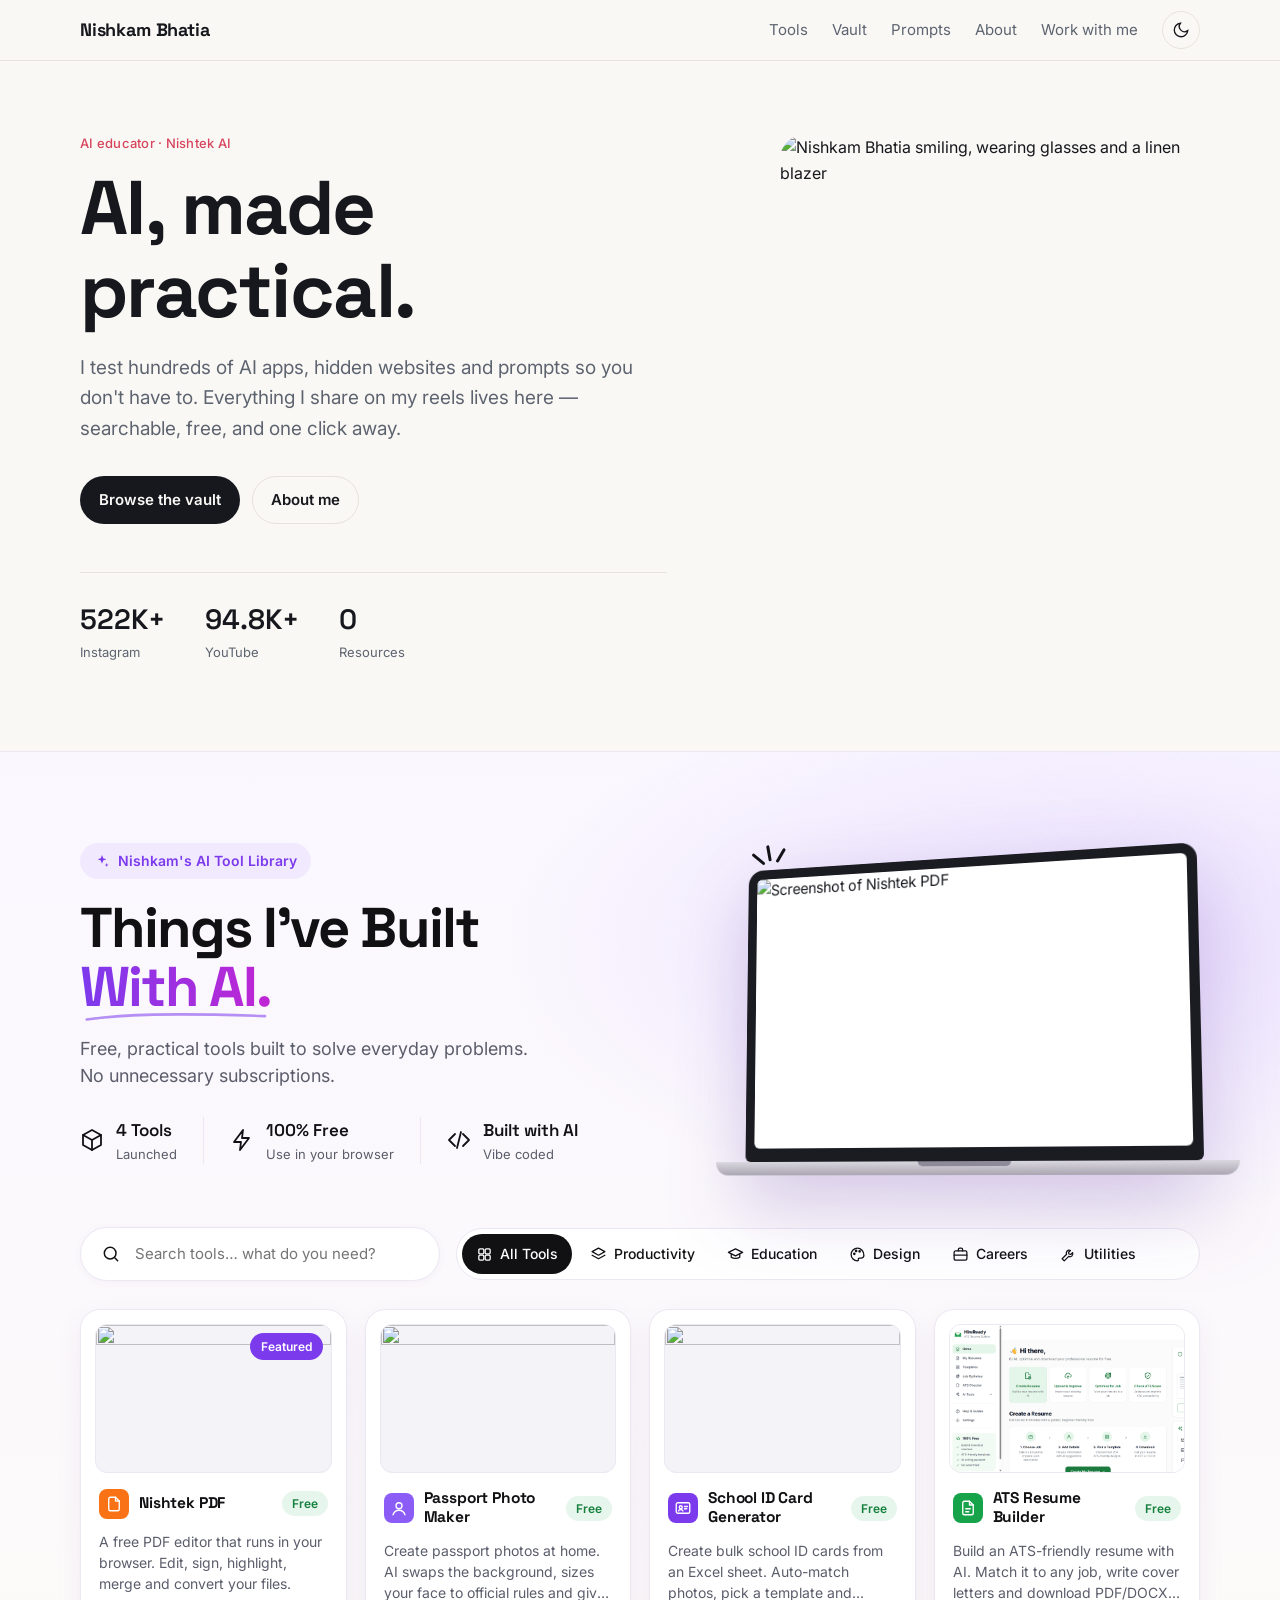
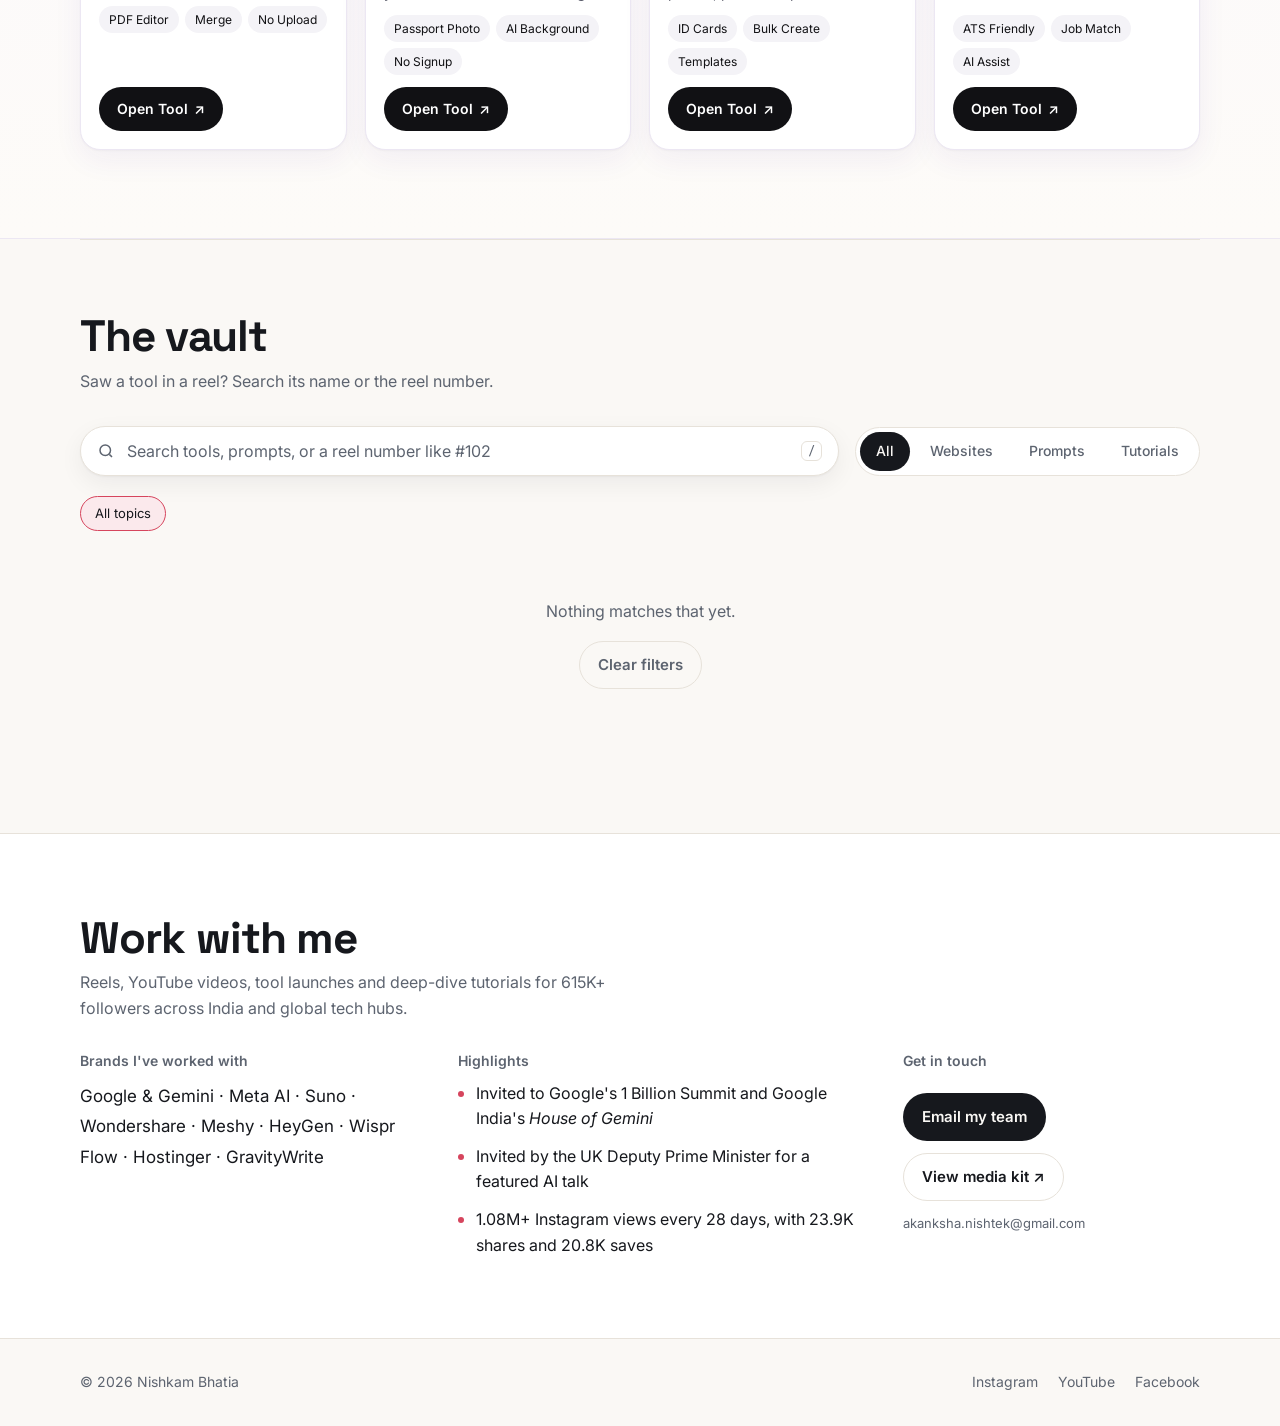
==== index.html @ 837b5a7d "Redesign vibe coded section as Nishkam's AI Tool Library - Own soft-purple lab panel, separated from" ====
<!DOCTYPE html>
<html lang="en">
<head>
<!-- Google tag (gtag.js) -->
<script async src="https://www.googletagmanager.com/gtag/js?id=G-S7WQTK27LE"></script>
<script>
  window.dataLayer = window.dataLayer || [];
  function gtag(){dataLayer.push(arguments);}
  gtag('js', new Date());
  gtag('config', 'G-S7WQTK27LE');
</script>
  <meta charset="UTF-8" />
  <meta name="viewport" content="width=device-width, initial-scale=1" />
  <title>Nishkam Bhatia — AI Tools, Prompts &amp; Websites</title>
  <meta name="description" content="Every AI tool, website and prompt Nishkam Bhatia (@nishkambhatia, Nishtek AI) shares — in one searchable place." />
  <meta property="og:title" content="Nishkam Bhatia — AI Tools, Prompts &amp; Websites" />
  <meta property="og:description" content="Every AI tool, website and prompt from my reels, in one searchable place." />
  <meta property="og:image" content="https://nishtek.in/assets/portrait-light.webp" />
  <meta property="og:url" content="https://nishtek.in/" />
  <meta property="og:type" content="website" />
  <meta property="og:site_name" content="Nishtek AI" />
  <meta name="twitter:card" content="summary_large_image" />
  <meta name="twitter:title" content="Nishkam Bhatia — AI Tools, Prompts &amp; Websites" />
  <meta name="twitter:description" content="Every AI tool, website and prompt from my reels, in one searchable place." />
  <meta name="twitter:image" content="https://nishtek.in/assets/portrait-light.webp" />
  <link rel="canonical" href="https://nishtek.in/" />
  <meta name="theme-color" content="#faf8f5" />
  <link rel="icon" href="data:image/svg+xml,<svg xmlns='http://www.w3.org/2000/svg' viewBox='0 0 64 64'><rect width='64' height='64' rx='16' fill='%2316181d'/><text x='50%' y='54%' text-anchor='middle' dominant-baseline='middle' font-family='Arial' font-weight='700' font-size='26' fill='white'>NB</text></svg>" />
  <link rel="preconnect" href="https://fonts.googleapis.com" />
  <link rel="preconnect" href="https://fonts.gstatic.com" crossorigin />
  <link href="https://fonts.googleapis.com/css2?family=Inter:wght@400;500;600&family=Space+Grotesk:wght@500;600;700&family=JetBrains+Mono:wght@400&display=swap" rel="stylesheet" />
  <script>
    try { var t = localStorage.getItem('nb_theme'); if (t) document.documentElement.dataset.theme = t; } catch (e) {}
  </script>
  <link rel="stylesheet" href="styles.css?v=20261123b" />
</head>
<body>
  <a class="skip" href="#vault">Skip to the vault</a>

  <header class="site-header">
    <div class="wrap header-row">
      <a href="#top" class="brand">Nishkam Bhatia</a>
      <nav class="nav" aria-label="Main">
        <a href="#projects">Tools</a>
        <a href="#vault">Vault</a>
        <a href="#vault" data-jump="prompt">Prompts</a>
        <a href="about/">About</a>
        <a href="#work">Work with me</a>
      </nav>
      <button type="button" id="themeBtn" class="icon-btn" aria-label="Switch light or dark theme">
        <svg class="i-moon" viewBox="0 0 24 24" aria-hidden="true"><path d="M21 12.8A9 9 0 1 1 11.2 3a7 7 0 0 0 9.8 9.8z"/></svg>
        <svg class="i-sun" viewBox="0 0 24 24" aria-hidden="true"><circle cx="12" cy="12" r="4.5"/><path d="M12 2v2M12 20v2M4.9 4.9l1.4 1.4M17.7 17.7l1.4 1.4M2 12h2M20 12h2M4.9 19.1l1.4-1.4M17.7 6.3l1.4-1.4"/></svg>
      </button>
    </div>
  </header>

  <main id="top">
    <!-- Hero -->
    <section class="hero wrap">
      <div class="hero-text">
        <p class="eyebrow">AI educator · Nishtek AI</p>
        <h1>AI, made practical.</h1>
        <p class="lead">
          I test hundreds of AI apps, hidden websites and prompts so you don't have to.
          Everything I share on my reels lives here — searchable, free, and one click away.
        </p>
        <div class="cta-row">
          <a class="btn btn-primary" href="#vault">Browse the vault</a>
          <a class="btn btn-ghost" href="about/">About me</a>
        </div>
        <dl class="stats">
          <div><dt>Instagram</dt><dd>522K+</dd></div>
          <div><dt>YouTube</dt><dd>94.8K+</dd></div>
          <div><dt>Resources</dt><dd id="statTotal">414</dd></div>
        </dl>
      </div>
      <figure class="portrait">
        <img class="p-light" src="assets/portrait-light.webp" alt="Nishkam Bhatia smiling, wearing glasses and a linen blazer" width="560" height="700" />
        <img class="p-dark" src="assets/portrait-dark.webp" alt="Nishkam Bhatia with arms crossed in a black t-shirt" width="560" height="700" />
      </figure>
    </section>

    <!-- Vibe coded projects: Nishkam's AI tool library -->
    <section id="projects" class="lab" aria-labelledby="projectsTitle">
      <div class="wrap">
        <div class="lab-hero">
          <div class="lab-intro">
            <p class="lab-badge"><svg viewBox="0 0 24 24" aria-hidden="true"><path d="M12 3l1.8 4.7L18.5 9.5l-4.7 1.8L12 16l-1.8-4.7L5.5 9.5l4.7-1.8z"/><path d="M19 15l.8 2.2L22 18l-2.2.8L19 21l-.8-2.2L16 18l2.2-.8z"/></svg>Nishkam's AI Tool Library</p>
            <h2 id="projectsTitle">Things I've Built <span class="lab-hl">With AI.<svg viewBox="0 0 200 14" preserveAspectRatio="none" aria-hidden="true"><path d="M3 10c40-6 90-8 194-4"/></svg></span></h2>
            <p class="lab-lead">Free, practical tools built to solve everyday problems. <br>No unnecessary subscriptions.</p>
            <ul class="lab-stats">
              <li><svg viewBox="0 0 24 24" aria-hidden="true"><path d="M12 2l9 5v10l-9 5-9-5V7z"/><path d="M3 7l9 5 9-5M12 12v10"/></svg><span><b><span id="labCount">0</span> Tools</b><small>Launched</small></span></li>
              <li><svg viewBox="0 0 24 24" aria-hidden="true"><path d="M13 2L4 14h7l-1 8 9-12h-7z"/></svg><span><b>100% Free</b><small>Use in your browser</small></span></li>
              <li><svg viewBox="0 0 24 24" aria-hidden="true"><path d="M8 6l-6 6 6 6M16 6l6 6-6 6M14 4l-4 16"/></svg><span><b>Built with AI</b><small>Vibe coded</small></span></li>
            </ul>
          </div>
          <a class="lab-device" id="labDevice" href="#projectList" aria-label="Featured tool">
            <span class="lab-spark" aria-hidden="true"><i></i><i></i><i></i></span>
            <span class="laptop"><span class="laptop-screen"><img id="labShot" alt="" /></span><span class="laptop-base"></span></span>
          </a>
        </div>

        <div class="lab-controls">
          <label class="lab-search">
            <svg viewBox="0 0 24 24" aria-hidden="true"><circle cx="11" cy="11" r="7"/><path d="m20 20-3.5-3.5"/></svg>
            <span class="sr-only">Search my tools</span>
            <input id="labSearch" type="search" placeholder="Search tools… what do you need?" autocomplete="off" />
          </label>
          <div id="labCats" class="lab-cats" role="group" aria-label="Filter tools by category"></div>
        </div>

        <div id="projectList" class="lab-grid"></div>
        <p id="labEmpty" class="lab-empty" hidden>No tool for that yet — <a href="#work">tell me what to build next</a>.</p>
      </div>
    </section>

    <!-- Vault -->
    <section id="vault" class="vault wrap" aria-labelledby="vaultTitle">
      <div class="section-head">
        <h2 id="vaultTitle">The vault</h2>
        <p>Saw a tool in a reel? Search its name or the reel number.</p>
      </div>

      <div class="controls">
        <label class="search">
          <svg viewBox="0 0 24 24" aria-hidden="true"><circle cx="11" cy="11" r="7"/><path d="m20 20-3.5-3.5"/></svg>
          <span class="sr-only">Search the vault</span>
          <input id="search" type="search" placeholder="Search tools, prompts, or a reel number like #102" autocomplete="off" />
          <kbd>/</kbd>
        </label>

        <div class="tabs" role="tablist" aria-label="Resource type">
          <button role="tab" data-tab="all">All</button>
          <button role="tab" data-tab="website">Websites</button>
          <button role="tab" data-tab="prompt">Prompts</button>
          <button role="tab" data-tab="tutorial">Tutorials</button>
        </div>
      </div>

      <div id="chips" class="chips" aria-label="Filter by category"></div>

      <p id="count" class="count" aria-live="polite"></p>
      <div id="grid" class="grid"></div>
      <div id="empty" class="empty" hidden>
        <p>Nothing matches that yet.</p>
        <button type="button" class="btn btn-ghost" id="resetBtn">Clear filters</button>
      </div>
      <div class="more"><button type="button" id="moreBtn" class="btn btn-ghost">Show more</button></div>
    </section>

    <!-- Work with me -->
    <section id="work" class="work" aria-labelledby="workTitle">
      <div class="wrap">
        <div class="section-head">
          <h2 id="workTitle">Work with me</h2>
          <p>Reels, YouTube videos, tool launches and deep-dive tutorials for 615K+ followers across India and global tech hubs.</p>
        </div>

        <div class="work-grid">
          <div class="work-col">
            <h3>Brands I've worked with</h3>
            <p class="brands">Google &amp; Gemini · Meta AI · Suno · Wondershare · Meshy · HeyGen · Wispr Flow · Hostinger · GravityWrite</p>
          </div>
          <div class="work-col">
            <h3>Highlights</h3>
            <ul class="highlights">
              <li>Invited to Google's 1 Billion Summit and Google India's <em>House of Gemini</em></li>
              <li>Invited by the UK Deputy Prime Minister for a featured AI talk</li>
              <li>1.08M+ Instagram views every 28 days, with 23.9K shares and 20.8K saves</li>
            </ul>
          </div>
          <div class="work-col contact">
            <h3>Get in touch</h3>
            <a class="btn btn-primary" href="mailto:akanksha.nishtek@gmail.com?subject=Brand%20collaboration%20%E2%80%94%20Nishkam%20Bhatia">Email my team</a>
            <a class="btn btn-ghost" href="https://nishtek.in/nishkam-media-kit/" target="_blank" rel="noopener">View media kit ↗</a>
            <p class="small">akanksha.nishtek@gmail.com</p>
          </div>
        </div>
      </div>
    </section>
  </main>

  <footer class="footer">
    <div class="wrap footer-row">
      <p>© <span id="year">2026</span> Nishkam Bhatia</p>
      <nav aria-label="Social">
        <a href="https://www.instagram.com/nishkambhatia" target="_blank" rel="noopener">Instagram</a>
        <a href="https://www.youtube.com/@nishtek" target="_blank" rel="noopener">YouTube</a>
        <a href="https://www.facebook.com/nishtekai" target="_blank" rel="noopener">Facebook</a>
      </nav>
    </div>
  </footer>

  <!-- Prompt dialog -->
  <dialog id="promptDialog" class="dialog" aria-labelledby="pdTitle">
    <form method="dialog" class="dialog-inner">
      <header class="dialog-head">
        <div>
          <p id="pdModel" class="eyebrow"></p>
          <h3 id="pdTitle"></h3>
        </div>
        <button class="icon-btn" value="close" aria-label="Close">
          <svg viewBox="0 0 24 24" aria-hidden="true"><path d="M18 6 6 18M6 6l12 12"/></svg>
        </button>
      </header>
      <div class="dialog-body">
        <p id="pdDesc" class="muted"></p>
        <div id="pdVars" class="vars" hidden></div>
        <label for="pdText" class="label">Prompt — edit freely</label>
        <textarea id="pdText" rows="10" spellcheck="false"></textarea>
      </div>
      <footer class="dialog-foot">
        <button class="btn btn-ghost" value="close">Close</button>
        <button type="button" id="pdCopy" class="btn btn-primary">Copy prompt</button>
      </footer>
    </form>
  </dialog>

  <div id="toast" class="toast" role="status" aria-live="polite"></div>

  <script src="assets/vault.js?v=20261123b"></script>
  <script src="assets/projects.js?v=20261123b"></script>
  <script src="app.js?v=20261123b"></script>
</body>
</html>
---- styles.css ----
/* ---------- Tokens ---------- */
:root {
  --bg: #faf8f5;
  --surface: #ffffff;
  --ink: #16181d;
  --muted: #5d6470;
  --line: #e7e2da;
  --accent: #d6455d;          /* rose — echoes the pink portrait */
  --accent-ink: #ffffff;
  --accent-soft: #fbe9ec;
  --code-bg: #16181d;
  --code-ink: #e9edf2;
  --radius: 14px;
  --shadow: 0 1px 2px rgba(22,24,29,.04), 0 8px 24px rgba(22,24,29,.06);
  --display: 'Space Grotesk', system-ui, sans-serif;
  --body: 'Inter', system-ui, -apple-system, sans-serif;
  --mono: 'JetBrains Mono', ui-monospace, monospace;
  color-scheme: light;
}
@media (prefers-color-scheme: dark) {
  :root:not([data-theme="light"]) {
    --bg: #0d0f13; --surface: #15181e; --ink: #eef0f3; --muted: #9aa1ad; --line: #242933;
    --accent: #ff8a4c; --accent-ink: #15181e; --accent-soft: #2a1d16;
    --code-bg: #0a0c0f; --shadow: none; color-scheme: dark;
  }
}
:root[data-theme="dark"] {
  --bg: #0d0f13; --surface: #15181e; --ink: #eef0f3; --muted: #9aa1ad; --line: #242933;
  --accent: #ff8a4c; --accent-ink: #15181e; --accent-soft: #2a1d16;
  --code-bg: #0a0c0f; --shadow: none; color-scheme: dark;
}

/* ---------- Base ---------- */
*, *::before, *::after { box-sizing: border-box; }
html { scroll-behavior: smooth; scroll-padding-top: 72px; }
body {
  margin: 0; background: var(--bg); color: var(--ink);
  font: 400 16px/1.6 var(--body); -webkit-font-smoothing: antialiased;
  overflow-x: hidden;
}
h1, h2, h3 { font-family: var(--display); line-height: 1.1; letter-spacing: -0.02em; margin: 0; }
p { margin: 0; }
a { color: inherit; }
img { max-width: 100%; display: block; }
button { font: inherit; color: inherit; cursor: pointer; }
:focus-visible { outline: 2px solid var(--accent); outline-offset: 2px; border-radius: 6px; }
.wrap { width: min(1120px, 100% - 32px); margin-inline: auto; }
.sr-only { position: absolute; width: 1px; height: 1px; overflow: hidden; clip: rect(0 0 0 0); }
.skip { position: absolute; left: -999px; }
.skip:focus { left: 16px; top: 12px; z-index: 100; background: var(--surface); padding: 8px 12px; border-radius: 8px; }
.muted { color: var(--muted); }
.small { font-size: 13px; color: var(--muted); }
.eyebrow { font-size: 13px; font-weight: 500; color: var(--accent); letter-spacing: .02em; }

/* ---------- Buttons ---------- */
.btn {
  display: inline-flex; align-items: center; justify-content: center; gap: 8px;
  padding: 11px 18px; border-radius: 999px; font-weight: 600; font-size: 15px;
  text-decoration: none; border: 1px solid transparent; transition: transform .15s, background .15s, border-color .15s;
}
.btn:hover { transform: translateY(-1px); }
.btn-primary { background: var(--ink); color: var(--bg); }
.btn-ghost { background: transparent; border-color: var(--line); }
.btn-ghost:hover { border-color: var(--ink); }
.icon-btn {
  width: 38px; height: 38px; display: grid; place-items: center;
  border: 1px solid var(--line); border-radius: 999px; background: transparent;
}
.icon-btn svg { width: 18px; height: 18px; fill: none; stroke: currentColor; stroke-width: 1.8; stroke-linecap: round; }

/* ---------- Header ---------- */
.site-header {
  position: sticky; top: 0; z-index: 20;
  background: color-mix(in srgb, var(--bg) 85%, transparent);
  backdrop-filter: blur(10px); border-bottom: 1px solid var(--line);
}
.header-row { height: 60px; display: flex; align-items: center; gap: 24px; }
.brand { font-family: var(--display); font-weight: 700; font-size: 18px; text-decoration: none; letter-spacing: -0.01em; }
.nav { display: flex; gap: 24px; margin-left: auto; font-size: 15px; }
.nav a { text-decoration: none; color: var(--muted); }
.nav a:hover { color: var(--ink); }
.i-sun { display: none; }
:root[data-theme="dark"] .i-sun { display: block; }
:root[data-theme="dark"] .i-moon { display: none; }
@media (prefers-color-scheme: dark) {
  :root:not([data-theme="light"]) .i-sun { display: block; }
  :root:not([data-theme="light"]) .i-moon { display: none; }
}

/* ---------- Hero ---------- */
.hero {
  display: grid; grid-template-columns: 1.25fr 1fr; gap: 64px; align-items: center;
  padding-block: 72px 88px;
}
.hero h1 { font-size: clamp(44px, 7vw, 76px); margin: 12px 0 20px; }
.lead { font-size: 19px; color: var(--muted); max-width: 32em; }
.cta-row { display: flex; flex-wrap: wrap; gap: 12px; margin-top: 32px; }
.stats { display: flex; gap: 40px; margin: 48px 0 0; padding-top: 24px; border-top: 1px solid var(--line); }
.stats div { display: flex; flex-direction: column-reverse; }
.stats dt { font-size: 13px; color: var(--muted); }
.stats dd { margin: 0; font-family: var(--display); font-weight: 600; font-size: 28px; }
.portrait { margin: 0; justify-self: end; width: 100%; max-width: 420px; }
.portrait img { width: 100%; height: auto; aspect-ratio: 4 / 5; object-fit: cover; object-position: top; border-radius: 24px; }
.p-dark { display: none !important; }
:root[data-theme="dark"] .p-light { display: none !important; }
:root[data-theme="dark"] .p-dark { display: block !important; }
@media (prefers-color-scheme: dark) {
  :root:not([data-theme="light"]) .p-light { display: none !important; }
  :root:not([data-theme="light"]) .p-dark { display: block !important; }
}

/* ---------- Section heads ---------- */
.section-head { margin-bottom: 32px; }
.section-head h2 { font-size: clamp(32px, 4.5vw, 44px); }
.section-head p { color: var(--muted); margin-top: 8px; max-width: 36em; }

/* ---------- Vibe coded projects ---------- */
.projects { padding-block: 72px 88px; border-top: 1px solid var(--line); }
.projects[hidden] { display: none; }
.projects .section-head h2 { margin-top: 6px; }
.project-list { display: grid; grid-template-columns: repeat(2, 1fr); gap: 20px; }
.project {
  display: flex; flex-direction: column; text-decoration: none; overflow: hidden;
  background: var(--surface); border: 1px solid var(--line); border-radius: 20px;
  transition: border-color .15s, transform .15s;
}
.project:hover { border-color: var(--ink); transform: translateY(-2px); }
.project-shot { background: var(--bg); border-bottom: 1px solid var(--line); overflow: hidden; }
.project-shot img { width: 100%; height: auto; aspect-ratio: 16 / 9; object-fit: cover; object-position: top left; transition: transform .4s; }
.project:hover .project-shot img { transform: scale(1.02); }
.project-body { padding: 24px; display: flex; flex-direction: column; gap: 10px; flex: 1; }
.project-meta { display: flex; gap: 12px; font-size: 13px; color: var(--muted); }
.project-meta .reel { font-family: var(--mono); color: var(--accent); }
.project h3 { font-size: 24px; }
.project p { color: var(--muted); }
.tags { list-style: none; margin: 4px 0 0; padding: 0; display: flex; flex-wrap: wrap; gap: 6px; }
.tags li { font-size: 12px; padding: 4px 10px; border-radius: 999px; border: 1px solid var(--line); color: var(--muted); }
.project-cta { align-self: flex-start; margin-top: auto; }
.project.is-featured { grid-column: 1 / -1; display: grid; grid-template-columns: 1.6fr 1fr; }
.project.is-featured .project-shot { border-bottom: 0; border-right: 1px solid var(--line); }
.project.is-featured .project-shot img { height: 100%; aspect-ratio: auto; min-height: 320px; }
.project.is-featured .project-body { padding: 36px; justify-content: center; gap: 14px; }
.project.is-featured h3 { font-size: clamp(28px, 3.4vw, 38px); }
.project.is-featured .project-cta { margin-top: 12px; }

/* ---------- Vault ---------- */
.vault { padding-block: 72px 96px; border-top: 1px solid var(--line); }
.controls { display: flex; gap: 16px; align-items: center; flex-wrap: wrap; }
.search {
  flex: 1 1 360px; display: flex; align-items: center; gap: 10px;
  background: var(--surface); border: 1px solid var(--line); border-radius: 999px;
  padding: 0 16px; height: 50px; box-shadow: var(--shadow);
}
.search:focus-within { border-color: var(--ink); }
.search svg { width: 18px; height: 18px; fill: none; stroke: var(--muted); stroke-width: 2; flex: none; }
.search input { flex: 1; min-width: 0; border: 0; outline: 0; background: transparent; font: inherit; color: var(--ink); }
.search input::placeholder { color: var(--muted); }
.search kbd { font: 12px var(--mono); color: var(--muted); border: 1px solid var(--line); border-radius: 6px; padding: 1px 6px; }
.tabs { display: flex; gap: 4px; padding: 4px; background: var(--surface); border: 1px solid var(--line); border-radius: 999px; }
.tabs button { border: 0; background: transparent; padding: 8px 16px; border-radius: 999px; font-size: 14px; font-weight: 500; color: var(--muted); }
.tabs button[aria-selected="true"] { background: var(--ink); color: var(--bg); }

.chips { display: flex; gap: 8px; overflow-x: auto; padding: 20px 0 4px; scrollbar-width: none; }
.chips::-webkit-scrollbar { display: none; }
.chip {
  flex: none; border: 1px solid var(--line); background: transparent; border-radius: 999px;
  padding: 6px 14px; font-size: 13px; color: var(--muted); white-space: nowrap;
}
.chip:hover { color: var(--ink); border-color: var(--muted); }
.chip[aria-pressed="true"] { background: var(--accent-soft); border-color: var(--accent); color: var(--ink); }
.count { font-size: 14px; color: var(--muted); margin: 16px 0; }

.grid { display: grid; grid-template-columns: repeat(3, 1fr); gap: 16px; }
.card {
  position: relative; display: flex; flex-direction: column; gap: 8px; text-align: left;
  padding: 20px; background: var(--surface); border: 1px solid var(--line); border-radius: var(--radius);
  text-decoration: none; transition: border-color .15s, transform .15s;
}
.card:hover { border-color: var(--ink); transform: translateY(-2px); }
.card-top { display: flex; justify-content: space-between; gap: 8px; font-size: 12px; color: var(--muted); }
.card-top .reel { font-family: var(--mono); color: var(--accent); }
.card h3 { font-size: 18px; font-weight: 600; letter-spacing: -0.01em; }
.card p { font-size: 14px; color: var(--muted); display: -webkit-box; -webkit-line-clamp: 2; -webkit-box-orient: vertical; overflow: hidden; }
.card-foot { margin-top: auto; padding-top: 8px; font-size: 13px; color: var(--muted); display: flex; justify-content: space-between; }
.card-foot .go { color: var(--ink); font-weight: 500; }
.card.is-prompt { font: inherit; color: inherit; }
.card.is-prompt .card-top span:first-child { color: var(--accent); font-weight: 500; }
.empty { text-align: center; padding: 48px 0; color: var(--muted); display: grid; gap: 16px; justify-items: center; }
.empty[hidden] { display: none; }
.more { display: flex; justify-content: center; margin-top: 32px; }
.more[hidden] { display: none; }

/* ---------- Work ---------- */
.work { background: var(--surface); border-block: 1px solid var(--line); padding-block: 80px; }
.work-grid { display: grid; grid-template-columns: 1fr 1.2fr 0.9fr; gap: 48px; }
.work-col h3 { font-size: 14px; font-family: var(--body); font-weight: 600; letter-spacing: 0; color: var(--muted); margin-bottom: 12px; }
.brands { font-size: 17px; line-height: 1.8; }
.highlights { margin: 0; padding: 0; list-style: none; display: grid; gap: 12px; }
.highlights li { padding-left: 18px; position: relative; }
.highlights li::before { content: ""; position: absolute; left: 0; top: .65em; width: 6px; height: 6px; border-radius: 50%; background: var(--accent); }
.contact { display: flex; flex-direction: column; align-items: flex-start; gap: 12px; }

/* ---------- Footer ---------- */
.footer { padding-block: 32px; font-size: 14px; color: var(--muted); }
.footer-row { display: flex; justify-content: space-between; gap: 16px; flex-wrap: wrap; }
.footer nav { display: flex; gap: 20px; }
.footer a { text-decoration: none; }
.footer a:hover { color: var(--ink); }

/* ---------- Dialog ---------- */
.dialog {
  width: min(680px, 100% - 32px); max-height: 88vh; padding: 0; border: 1px solid var(--line);
  border-radius: 20px; background: var(--surface); color: var(--ink);
}
.dialog::backdrop { background: rgba(10, 12, 15, .55); backdrop-filter: blur(3px); }
.dialog-inner { display: flex; flex-direction: column; max-height: 88vh; }
.dialog-head { display: flex; justify-content: space-between; gap: 16px; padding: 20px 24px; border-bottom: 1px solid var(--line); }
.dialog-head h3 { font-size: 22px; margin-top: 4px; }
.dialog-body { padding: 20px 24px; overflow-y: auto; display: grid; gap: 16px; }
.dialog-foot { display: flex; justify-content: flex-end; gap: 10px; padding: 16px 24px; border-top: 1px solid var(--line); }
.vars { display: grid; grid-template-columns: repeat(auto-fit, minmax(200px, 1fr)); gap: 12px; }
.vars[hidden] { display: none; }
.vars label { display: grid; gap: 4px; font-size: 13px; color: var(--muted); }
.vars input, textarea {
  font: inherit; color: var(--ink); background: var(--bg); border: 1px solid var(--line);
  border-radius: 10px; padding: 9px 12px; width: 100%;
}
.label { font-size: 13px; color: var(--muted); margin-bottom: -8px; }
textarea { font: 13px/1.6 var(--mono); background: var(--code-bg); color: var(--code-ink); border-color: transparent; resize: vertical; }

/* ---------- Toast ---------- */
.toast {
  position: fixed; left: 50%; bottom: 24px; transform: translate(-50%, 20px); opacity: 0; pointer-events: none;
  background: var(--ink); color: var(--bg); padding: 10px 18px; border-radius: 999px; font-size: 14px; font-weight: 500;
  transition: opacity .2s, transform .2s; z-index: 200;
}
.toast.show { opacity: 1; transform: translate(-50%, 0); }

/* ---------- Responsive ---------- */
@media (max-width: 900px) {
  .hero { grid-template-columns: 1fr; gap: 40px; padding-block: 40px 64px; }
  .portrait { justify-self: start; max-width: 340px; order: -1; }
  .grid { grid-template-columns: repeat(2, 1fr); }
  .work-grid { grid-template-columns: 1fr; gap: 36px; }
  .project-list { grid-template-columns: 1fr; }
  .project.is-featured { display: flex; }
  .project.is-featured .project-shot { border-right: 0; border-bottom: 1px solid var(--line); }
  .project.is-featured .project-shot img { aspect-ratio: 16 / 9; min-height: 0; }
  .project.is-featured .project-body { padding: 24px; }
}
@media (max-width: 600px) {
  .nav { display: none; }
  #themeBtn { margin-left: auto; }
  .portrait { max-width: 128px; }
  .portrait img { aspect-ratio: 1; border-radius: 50%; object-position: center 15%; }
  .hero { gap: 24px; padding-top: 32px; }
  .lead { font-size: 17px; }
  .stats { gap: 24px; }
  .stats dd { font-size: 22px; }
  .grid { grid-template-columns: 1fr; }
  .tabs { width: 100%; overflow-x: auto; }
  .tabs button { flex: 1; padding: 8px 10px; }
  .search kbd { display: none; }
  .vault { padding-block: 56px 72px; }
  .work { padding-block: 56px; }
}
@media (prefers-reduced-motion: reduce) {
  html { scroll-behavior: auto; }
  * { transition: none !important; }
}

/* ---------- Vibe coded: 3-column tool grid ---------- */
.project-list { grid-template-columns: repeat(3, minmax(0, 1fr)); gap: 20px; }
.project .project-shot img { aspect-ratio: 16 / 10; object-position: top left; }
.project-body { padding: 20px; gap: 8px; }
.project h3 { font-size: 20px; }
.project p { font-size: 15px; display: -webkit-box; -webkit-line-clamp: 3; -webkit-box-orient: vertical; overflow: hidden; }
.project .tags li { font-size: 11px; padding: 3px 9px; }
.project-cta { margin-top: auto; }
@media (max-width: 960px) { .project-list { grid-template-columns: repeat(2, minmax(0, 1fr)); } }
@media (max-width: 600px) { .project-list { grid-template-columns: 1fr; } }

/* ---------- Mobile nav: keep links visible on phones ---------- */
@media (max-width: 600px) {
  html { scroll-padding-top: 108px; }
  .header-row { height: auto; flex-wrap: wrap; row-gap: 4px; padding-block: 10px 6px; }
  .nav { display: flex; order: 3; width: 100%; margin-left: 0; gap: 20px; font-size: 14px;
         overflow-x: auto; white-space: nowrap; scrollbar-width: none; padding-bottom: 4px; }
  .nav::-webkit-scrollbar { display: none; }
  #themeBtn { margin-left: auto; }
}
.nav a[aria-current="page"] { color: var(--ink); font-weight: 600; }

/* ---------- About page ---------- */
.about-sec { padding-block: 64px; border-top: 1px solid var(--line); }
.about-sec .section-head { margin-bottom: 28px; }
.about-sec a:not(.btn) { color: var(--accent); }
.about-split { display: grid; grid-template-columns: 1fr 1.6fr; gap: 48px; align-items: start; }
.timeline { list-style: none; margin: 0; padding: 0 0 0 24px; border-left: 2px solid var(--line); display: grid; gap: 28px; }
.timeline li { position: relative; }
.timeline li::before { content: ""; position: absolute; left: -32px; top: 6px; width: 12px; height: 12px; border-radius: 50%; background: var(--accent); box-shadow: 0 0 0 4px var(--bg); }
.timeline h3 { font-size: 20px; margin-bottom: 6px; }
.timeline p { color: var(--muted); }
.cards3 { display: grid; grid-template-columns: repeat(3, minmax(0, 1fr)); gap: 20px; }
.about-card { background: var(--surface); border: 1px solid var(--line); border-radius: 20px; padding: 24px; display: grid; gap: 8px; align-content: start; }
.about-card h3 { font-size: 20px; }
.about-card p { color: var(--muted); }
.hl-list { list-style: none; margin: 0; padding: 0; display: grid; gap: 12px; max-width: 820px; }
.hl-list li { padding: 14px 18px; background: var(--surface); border: 1px solid var(--line); border-radius: 14px; }
.about-cta { display: flex; justify-content: space-between; align-items: center; gap: 32px; flex-wrap: wrap; }
.about-cta > div:first-child { max-width: 640px; display: grid; gap: 10px; }
@media (max-width: 960px) {
  .about-split { grid-template-columns: 1fr; gap: 8px; }
  .cards3 { grid-template-columns: repeat(2, minmax(0, 1fr)); }
}
@media (max-width: 600px) {
  .cards3 { grid-template-columns: 1fr; }
  .about-sec { padding-block: 48px; }
}

/* =========================================================
   Vibe coded — "Nishkam's AI Tool Library" (its own lab look)
   ========================================================= */
.lab {
  --lab-v: #7c3aed; --lab-v2: #c026d3; --lab-soft: #f1eafe; --lab-ink: #111114;
  --lab-card: #ffffff; --lab-line: #ece7f3; --lab-muted: #5b5d6b; --lab-free: #15803d; --lab-free-bg: #e7f6ec;
  --lab-chip: #f4f3f7; --lab-bg1: #faf7ff; --lab-bg2: #fdfbf8; --lab-blob: #e9defe;
  position: relative; padding-block: 72px 88px; overflow: hidden;
  background: radial-gradient(900px 420px at 85% 18%, var(--lab-blob), transparent 65%), linear-gradient(180deg, var(--lab-bg1), var(--lab-bg2));
  border-block: 1px solid var(--lab-line);
}
.lab[hidden] { display: none; }
@media (prefers-color-scheme: dark) {
  :root:not([data-theme="light"]) .lab {
    --lab-v: #a78bfa; --lab-v2: #e879f9; --lab-soft: #241a3a; --lab-ink: #f3f1f8; --lab-card: #17141f; --lab-line: #2a2436;
    --lab-muted: #a3a0b0; --lab-free: #4ade80; --lab-free-bg: #12301d; --lab-chip: #221d2d; --lab-bg1: #120f1a; --lab-bg2: #0d0f13; --lab-blob: #2a1d4a;
  }
}
:root[data-theme="dark"] .lab {
  --lab-v: #a78bfa; --lab-v2: #e879f9; --lab-soft: #241a3a; --lab-ink: #f3f1f8; --lab-card: #17141f; --lab-line: #2a2436;
  --lab-muted: #a3a0b0; --lab-free: #4ade80; --lab-free-bg: #12301d; --lab-chip: #221d2d; --lab-bg1: #120f1a; --lab-bg2: #0d0f13; --lab-blob: #2a1d4a;
}
.lab svg { fill: none; stroke: currentColor; stroke-width: 1.8; stroke-linecap: round; stroke-linejoin: round; }

/* hero */
.lab-hero { display: grid; grid-template-columns: 1.25fr 1fr; gap: 40px; align-items: center; margin-bottom: 44px; }
.lab-badge { display: inline-flex; align-items: center; gap: 8px; margin: 0 0 20px; padding: 7px 14px; border-radius: 999px;
  background: var(--lab-soft); color: var(--lab-v); font-weight: 600; font-size: 14px; }
.lab-badge svg { width: 16px; height: 16px; fill: currentColor; stroke: none; }
.lab h2 { font-size: clamp(36px, 4.9vw, 56px); color: var(--lab-ink); letter-spacing: -0.035em; line-height: 1.05; }
.lab-hl { position: relative; display: inline-block; white-space: nowrap;
  background: linear-gradient(90deg, var(--lab-v), var(--lab-v2)); -webkit-background-clip: text; background-clip: text; color: transparent; }
.lab-hl svg { position: absolute; left: 2%; bottom: -6px; width: 96%; height: 12px; stroke: var(--lab-v); stroke-width: 3; opacity: .55; }
.lab-lead { margin: 18px 0 0; font-size: 18px; color: var(--lab-muted); line-height: 1.5; }
.lab-stats { list-style: none; margin: 28px 0 0; padding: 0; display: flex; flex-wrap: wrap; gap: 14px 0; }
.lab-stats li { display: flex; align-items: center; gap: 12px; padding: 0 26px; border-left: 1px solid var(--lab-line); color: var(--lab-ink); }
.lab-stats li:first-child { padding-left: 0; border-left: 0; }
.lab-stats li > svg { width: 24px; height: 24px; flex: none; }
.lab-stats b { display: block; font-family: var(--display); font-size: 17px; font-weight: 600; }
.lab-stats small { display: block; font-size: 13px; color: var(--lab-muted); }

/* laptop mockup */
.lab-device { position: relative; display: block; perspective: 1400px; padding: 24px 0 10px; text-decoration: none; }
.laptop { display: block; width: 100%; max-width: 520px; margin-left: auto; transform: rotateY(-16deg) rotateX(6deg) rotateZ(-2deg);
  transform-origin: 70% 60%; transition: transform .5s cubic-bezier(.2,.7,.2,1); filter: drop-shadow(0 30px 40px rgba(76, 29, 149, .22)); }
.lab-device:hover .laptop { transform: rotateY(-8deg) rotateX(3deg) rotateZ(-1deg) translateY(-4px); }
.laptop-screen { display: block; padding: 10px 10px 14px; background: #1b1b22; border-radius: 16px 16px 6px 6px; }
.laptop-screen img { display: block; width: 100%; aspect-ratio: 16 / 10; object-fit: cover; object-position: top left; border-radius: 6px; background: #fff; }
.laptop-base { display: block; height: 14px; margin: 0 -7%; background: linear-gradient(180deg, #d9d7de, #a9a6b2); border-radius: 0 0 14px 14px; position: relative; }
.laptop-base::before { content: ""; position: absolute; left: 50%; top: 0; width: 18%; height: 5px; transform: translateX(-50%); background: #8e8a99; border-radius: 0 0 8px 8px; }
.lab-spark { position: absolute; left: 6%; top: 4%; width: 46px; height: 46px; }
.lab-spark i { position: absolute; left: 50%; top: 50%; width: 3px; height: 16px; border-radius: 3px; background: var(--lab-ink); transform-origin: 50% 160%; }
.lab-spark i:nth-child(1) { transform: translate(-50%, -100%) rotate(-50deg); }
.lab-spark i:nth-child(2) { transform: translate(-50%, -100%) rotate(-10deg); }
.lab-spark i:nth-child(3) { transform: translate(-50%, -100%) rotate(30deg); }

/* search + category pills */
.lab-controls { display: flex; gap: 16px; align-items: center; margin-bottom: 28px; }
.lab-search { flex: 0 1 360px; min-width: 240px; display: flex; align-items: center; gap: 12px; padding: 0 20px; height: 54px;
  background: var(--lab-card); border: 1px solid var(--lab-line); border-radius: 999px; color: var(--lab-muted); box-shadow: 0 2px 10px rgba(76,29,149,.04); }
.lab-search:focus-within { border-color: var(--lab-v); box-shadow: 0 0 0 4px var(--lab-soft); }
.lab-search svg { width: 20px; height: 20px; flex: none; color: var(--lab-ink); }
.lab-search input { flex: 1; min-width: 0; border: 0; outline: 0; background: transparent; font: inherit; font-size: 15px; color: var(--lab-ink); }
.lab-cats { flex: 1; min-width: 0; display: flex; gap: 4px; padding: 5px; background: var(--lab-card); border: 1px solid var(--lab-line); border-radius: 999px;
  overflow-x: auto; scrollbar-width: none; }
.lab-cats::-webkit-scrollbar { display: none; }
.lab-cats button { display: inline-flex; align-items: center; gap: 7px; flex: none; padding: 9px 14px; border: 0; border-radius: 999px;
  background: transparent; color: var(--lab-ink); font: inherit; font-size: 14px; font-weight: 500; cursor: pointer; transition: background .15s, color .15s; }
.lab-cats button svg { width: 17px; height: 17px; }
.lab-cats button:hover { background: var(--lab-chip); }
.lab-cats button[aria-pressed="true"] { background: var(--lab-ink); color: var(--lab-card); }
.lab-cats button:focus-visible, .tool-cta:focus-visible, .lab-device:focus-visible { outline: 3px solid var(--lab-v); outline-offset: 2px; }

/* tool cards */
.lab-grid { display: grid; grid-template-columns: repeat(4, minmax(0, 1fr)); gap: 18px; }
.tool { display: flex; flex-direction: column; gap: 12px; padding: 14px 14px 18px; background: var(--lab-card); border: 1px solid var(--lab-line);
  border-radius: 20px; box-shadow: 0 1px 2px rgba(17,17,20,.03), 0 10px 30px rgba(76,29,149,.06); transition: transform .2s, box-shadow .2s, border-color .2s; }
.tool:hover { transform: translateY(-3px); border-color: color-mix(in srgb, var(--lab-v) 35%, var(--lab-line)); box-shadow: 0 16px 40px rgba(76,29,149,.13); }
.tool-shot { position: relative; display: block; border-radius: 12px; overflow: hidden; border: 1px solid var(--lab-line); background: var(--lab-chip); }
.tool-shot img { display: block; width: 100%; aspect-ratio: 16 / 10; object-fit: cover; object-position: top left; transition: transform .4s; }
.tool:hover .tool-shot img { transform: scale(1.03); }
.tool-feat { position: absolute; top: 8px; right: 8px; padding: 4px 11px; border-radius: 999px; background: var(--lab-v); color: #fff; font-size: 12px; font-weight: 600; }
.tool-head { display: flex; align-items: center; gap: 10px; padding: 4px 4px 0; }
.tool-icon { width: 30px; height: 30px; flex: none; display: grid; place-items: center; border-radius: 8px; background: var(--c); color: #fff; }
.tool-icon svg { width: 18px; height: 18px; }
.tool h3 { flex: 1; min-width: 0; font-size: 15.5px; color: var(--lab-ink); letter-spacing: -0.01em; line-height: 1.25; }
.tool-free { flex: none; padding: 3px 10px; border-radius: 999px; background: var(--lab-free-bg); color: var(--lab-free); font-size: 12px; font-weight: 600; }
.tool p { margin: 0; padding: 0 4px; font-size: 14px; line-height: 1.5; color: var(--lab-muted);
  display: -webkit-box; -webkit-line-clamp: 3; -webkit-box-orient: vertical; overflow: hidden; }
.tool-chips { list-style: none; margin: 0; padding: 0 4px; display: flex; flex-wrap: wrap; gap: 6px; }
.tool-chips li { padding: 4px 10px; border-radius: 999px; background: var(--lab-chip); color: var(--lab-ink); font-size: 12px; }
.tool-cta { align-self: flex-start; margin: auto 4px 0; display: inline-flex; align-items: center; gap: 6px; padding: 11px 18px; border-radius: 999px;
  background: var(--lab-ink); color: var(--lab-card); font-weight: 600; font-size: 14px; text-decoration: none; transition: transform .15s, background .15s; }
.tool-cta:hover { transform: translateY(-1px); background: var(--lab-v); color: #fff; }
.lab-empty { margin: 8px 0 0; padding: 32px; text-align: center; color: var(--lab-muted); background: var(--lab-card); border: 1px dashed var(--lab-line); border-radius: 20px; }
.lab-empty a { color: var(--lab-v); }

@media (max-width: 1080px) { .lab-grid { grid-template-columns: repeat(2, minmax(0, 1fr)); } }
@media (max-width: 900px) {
  .lab-hero { grid-template-columns: 1fr; gap: 28px; }
  .laptop { margin: 0 auto; max-width: 440px; }
  .lab-controls { flex-direction: column; align-items: stretch; }
  .lab-search { max-width: none; flex: none; min-width: 0; }
}
@media (max-width: 600px) {
  .lab { padding-block: 52px 60px; }
  .lab-grid { grid-template-columns: 1fr; }
  .lab-lead { font-size: 16px; }
  .lab-lead br { display: none; }
  .lab-stats { display: grid; grid-template-columns: repeat(3, minmax(0, 1fr)); }
  .lab-stats li { padding: 0 10px; gap: 6px; flex-direction: column; align-items: flex-start; }
  .lab-stats li > svg { width: 20px; height: 20px; }
  .lab-stats b { font-size: 15px; }
  .lab-stats small { font-size: 12px; }
  .lab-spark { display: none; }
}
@media (prefers-reduced-motion: reduce) { .laptop, .lab-device:hover .laptop { transform: none; } }
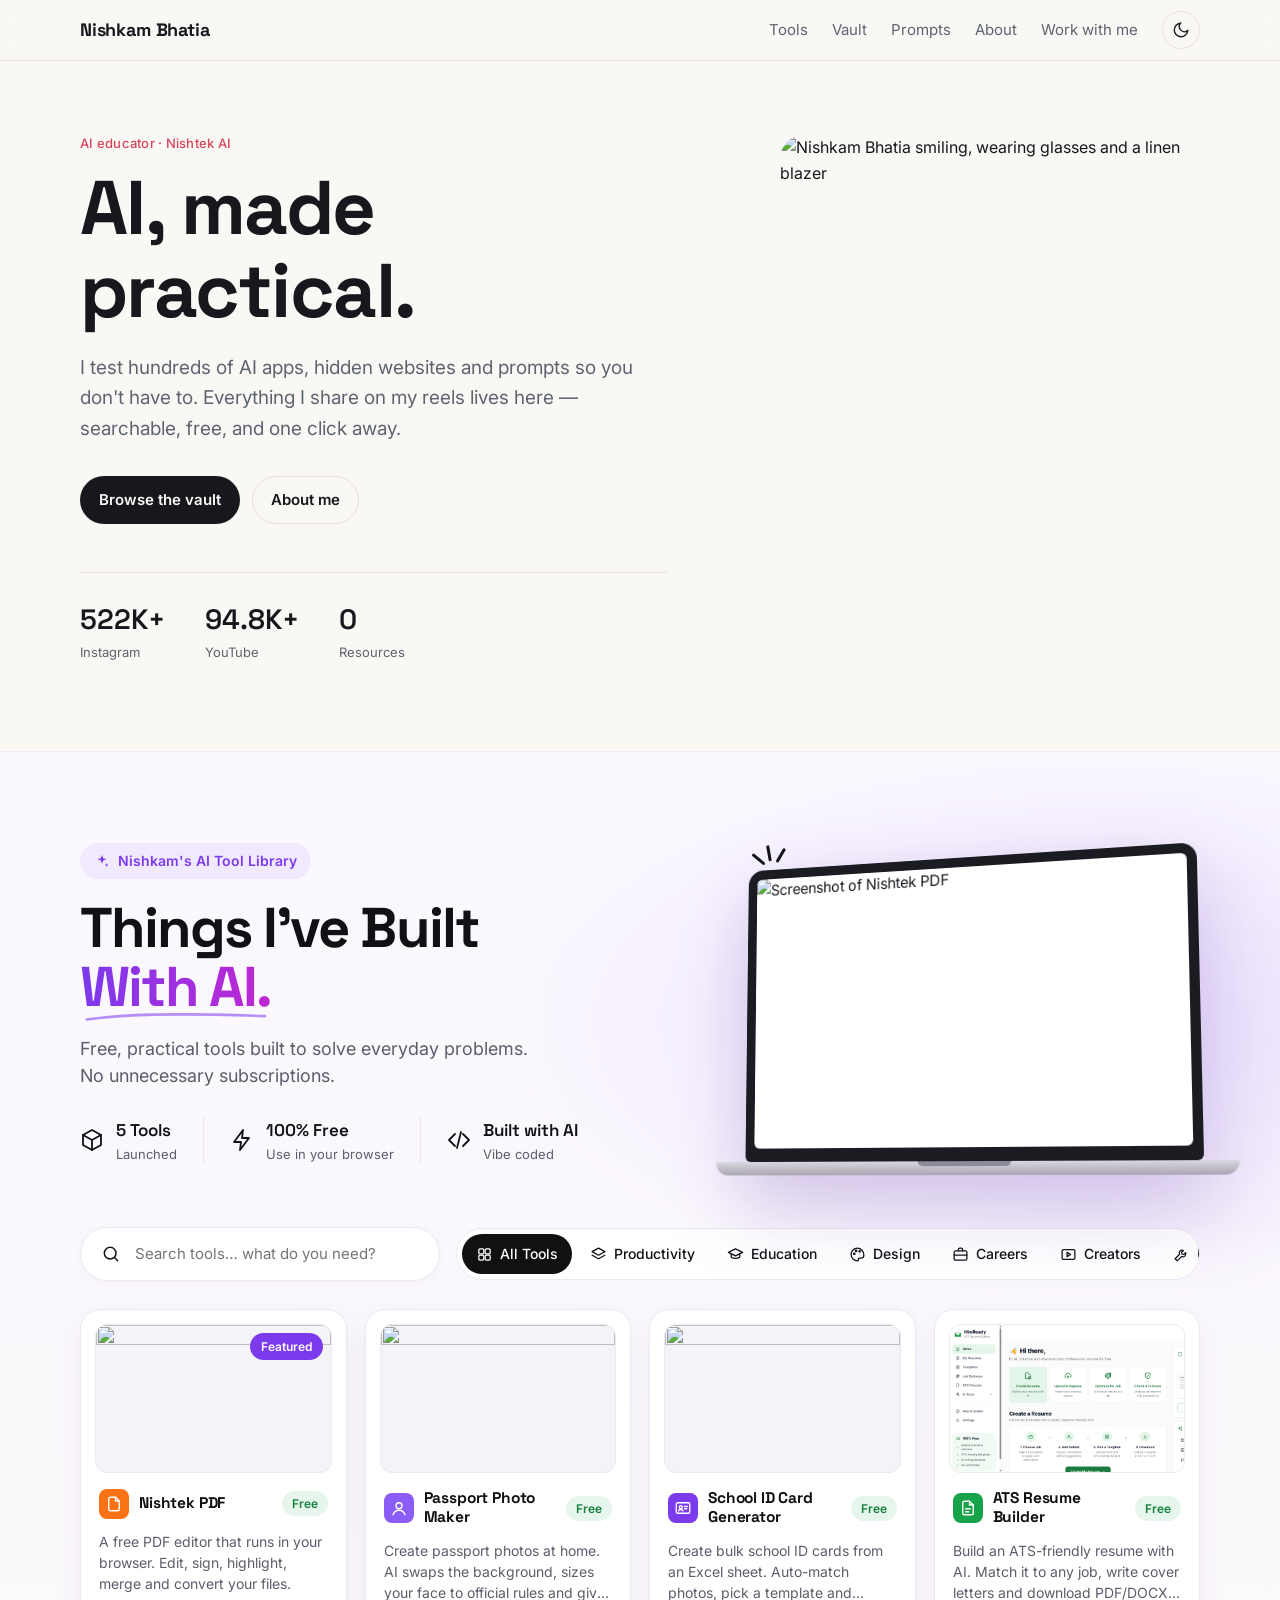
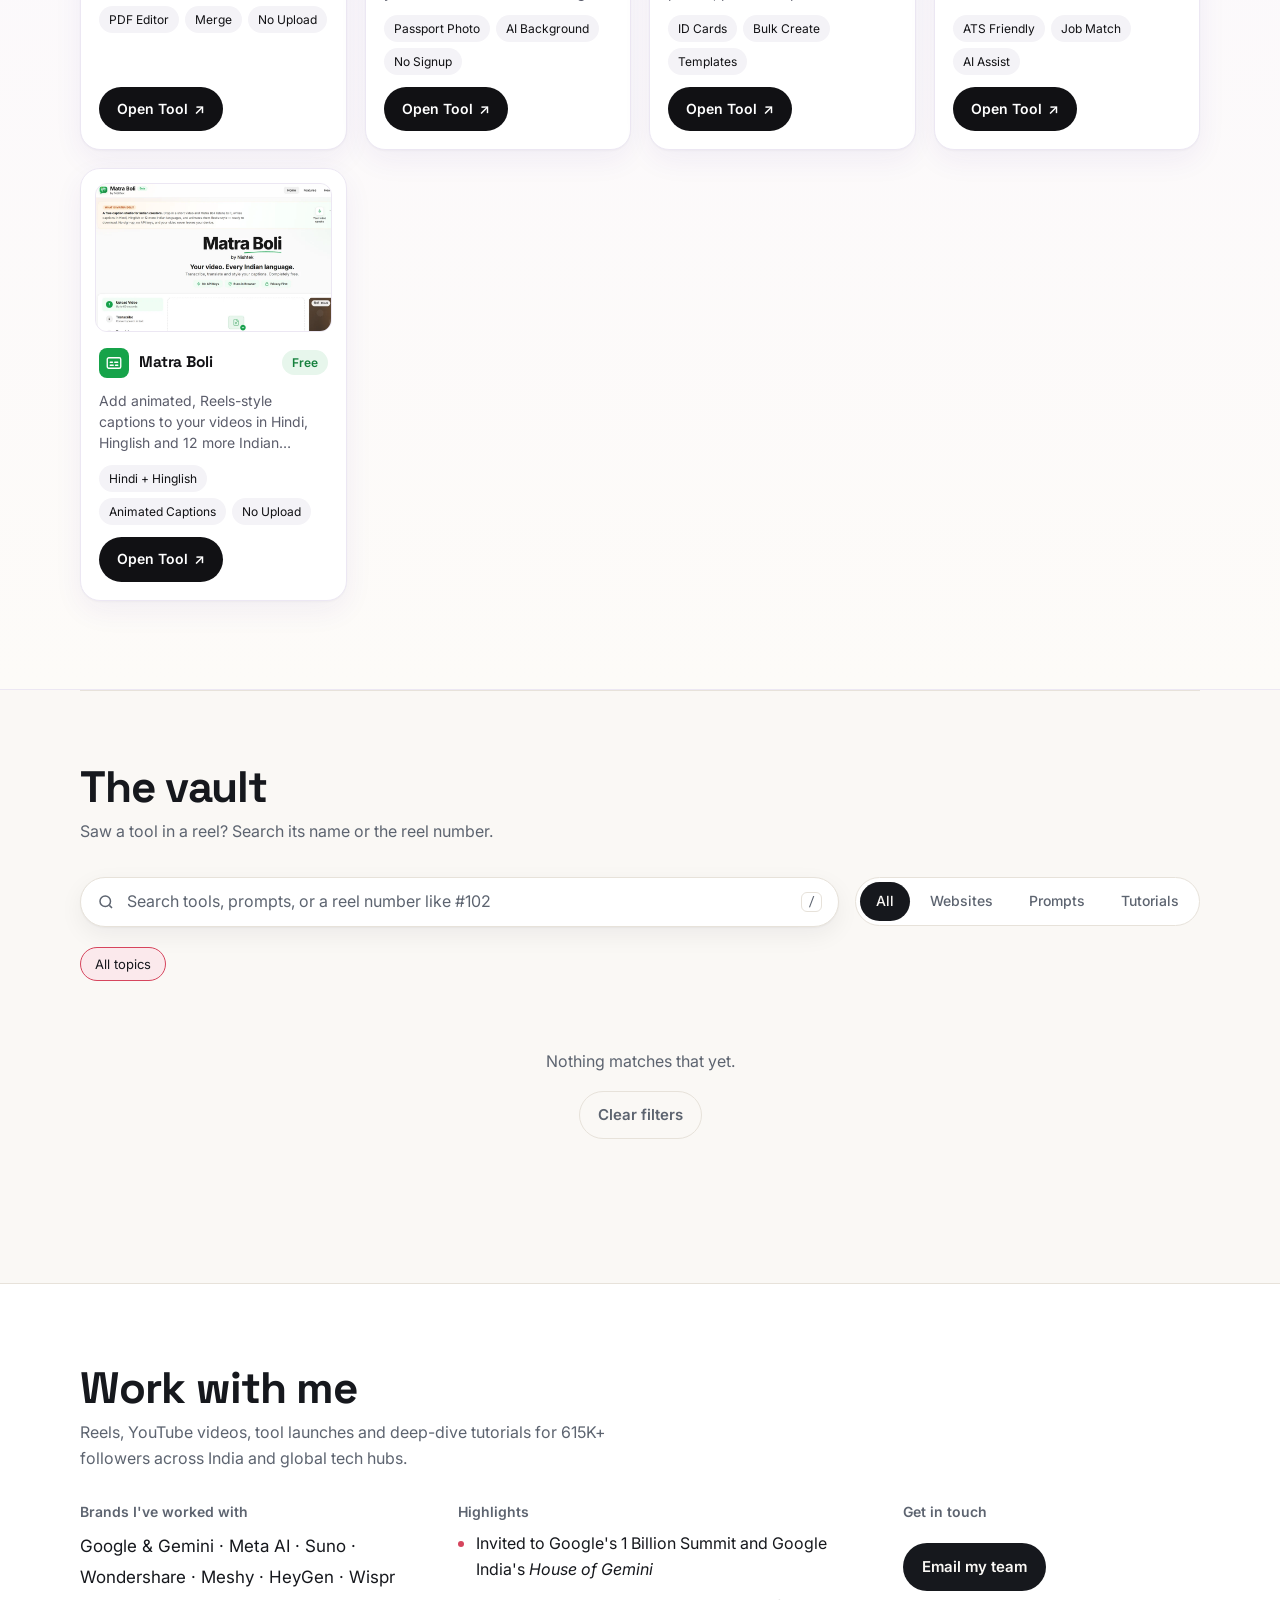
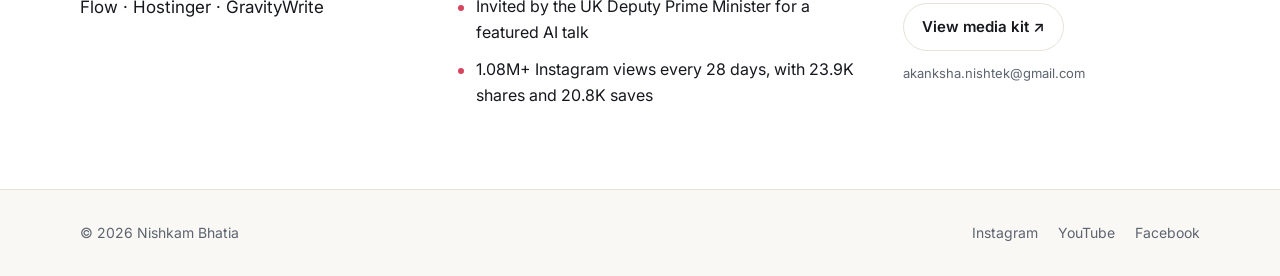
==== commit 5a014a62: "Add Matra Boli (Indian-language caption studio) to vibe coded projects Co-Authored-By: Claude Opus 5" ====
--- a/index.html
+++ b/index.html
@@ -32,7 +32,7 @@
   <script>
     try { var t = localStorage.getItem('nb_theme'); if (t) document.documentElement.dataset.theme = t; } catch (e) {}
   </script>
-  <link rel="stylesheet" href="styles.css?v=20261123b" />
+  <link rel="stylesheet" href="styles.css?v=20261124a" />
 </head>
 <body>
   <a class="skip" href="#vault">Skip to the vault</a>
@@ -218,8 +218,8 @@
 
   <div id="toast" class="toast" role="status" aria-live="polite"></div>
 
-  <script src="assets/vault.js?v=20261123b"></script>
-  <script src="assets/projects.js?v=20261123b"></script>
-  <script src="app.js?v=20261123b"></script>
+  <script src="assets/vault.js?v=20261124a"></script>
+  <script src="assets/projects.js?v=20261124a"></script>
+  <script src="app.js?v=20261124a"></script>
 </body>
 </html>
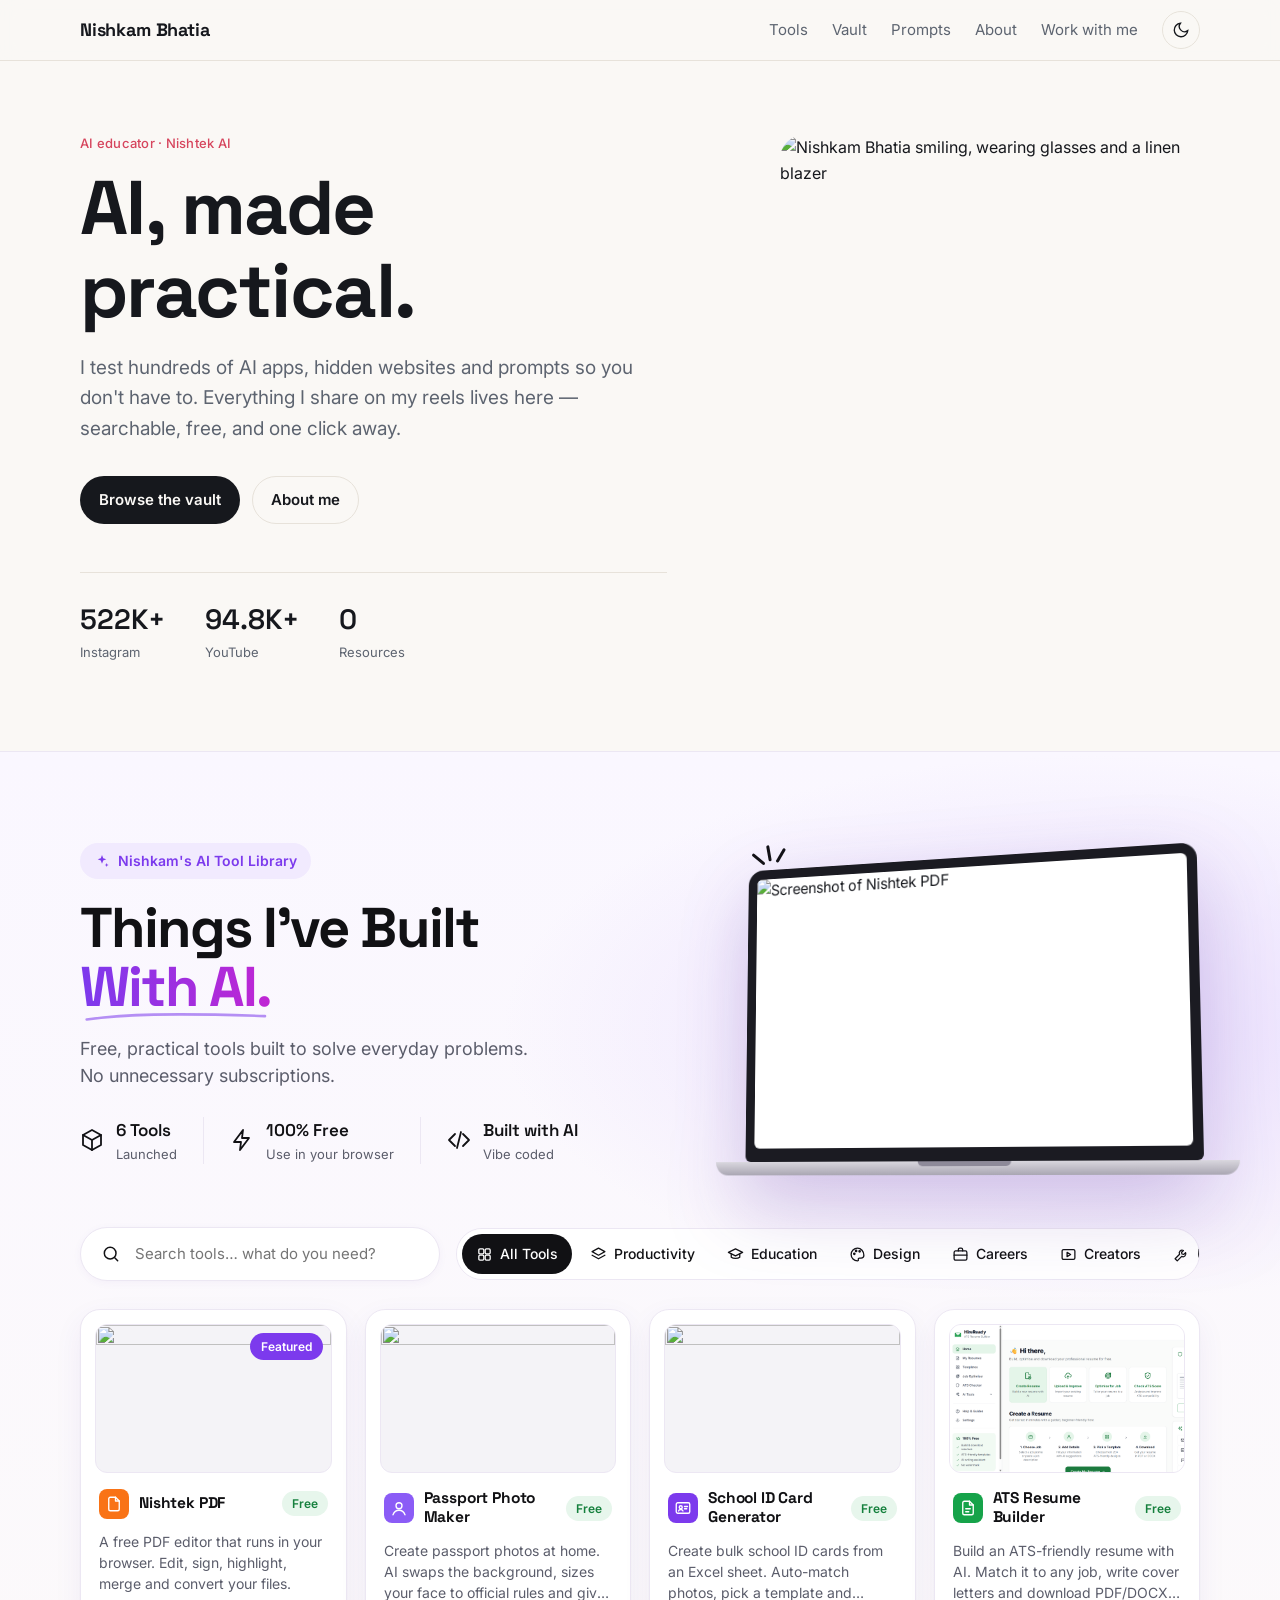
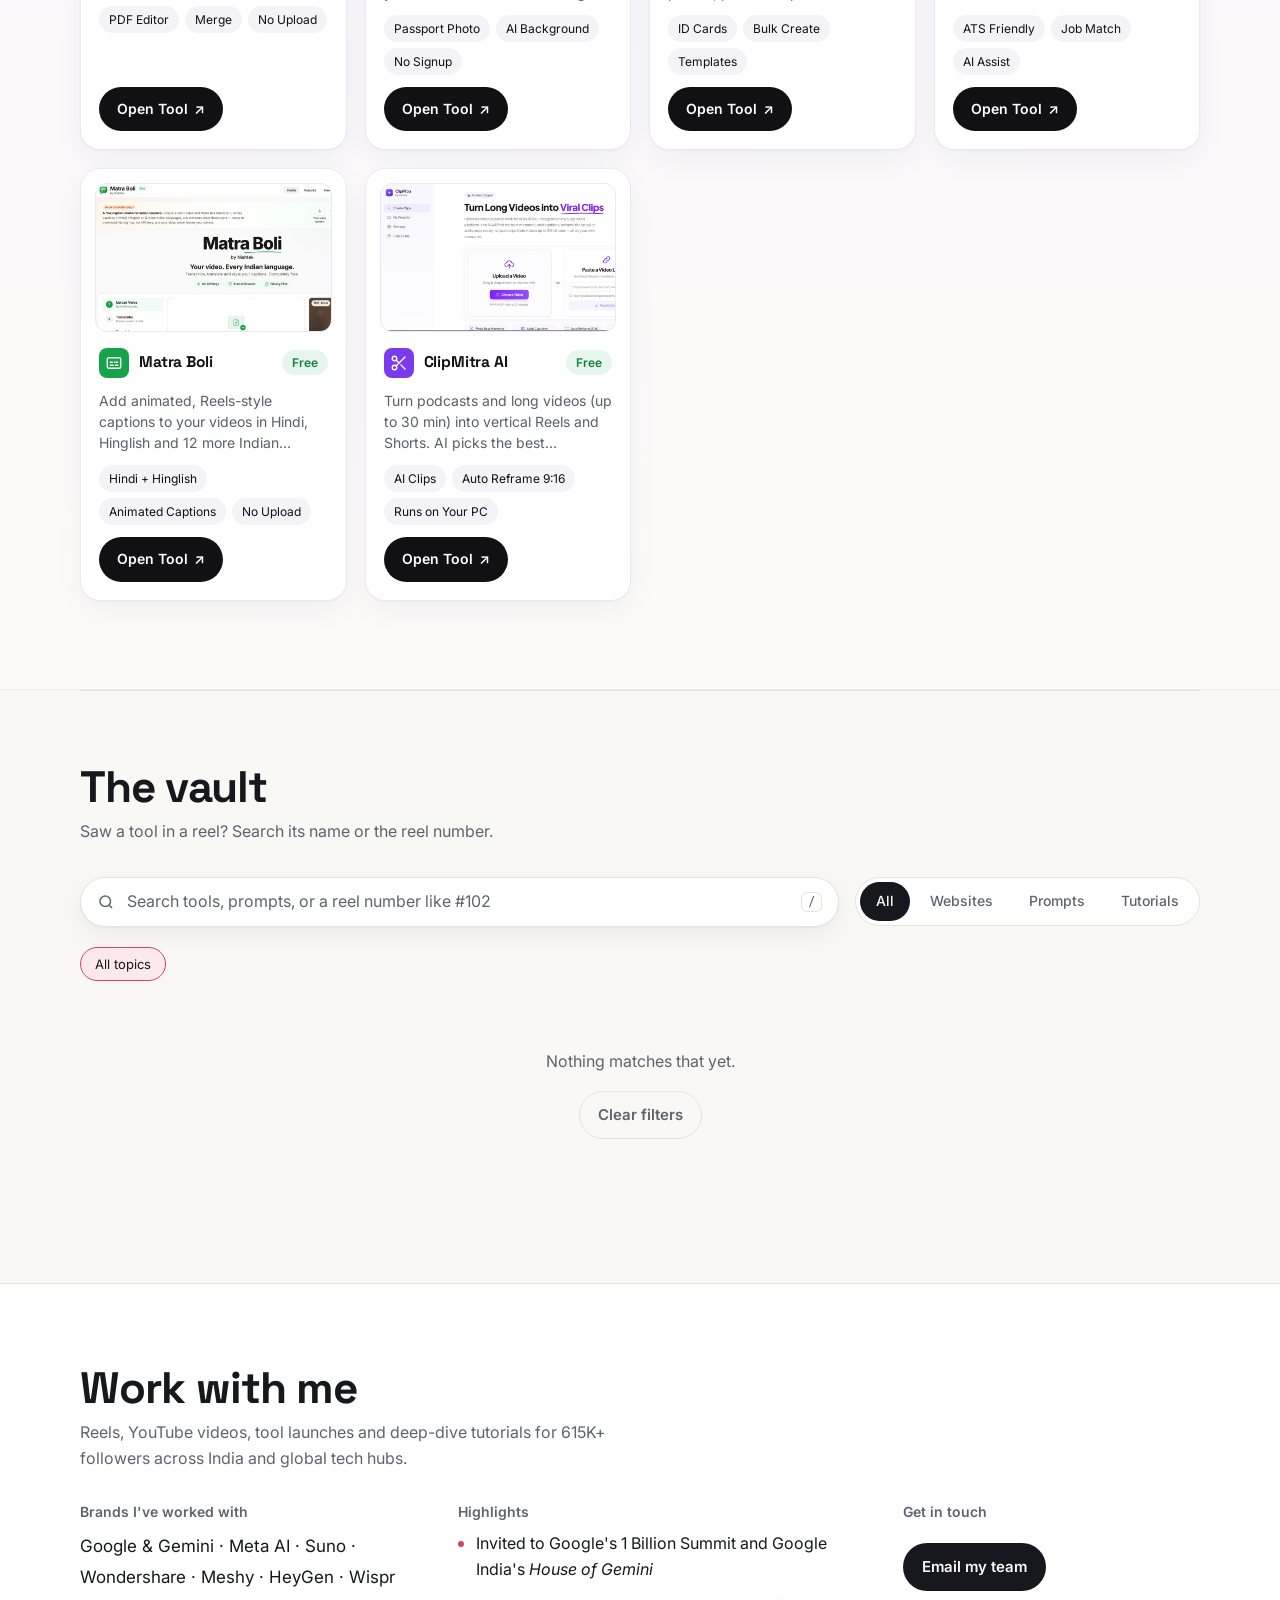
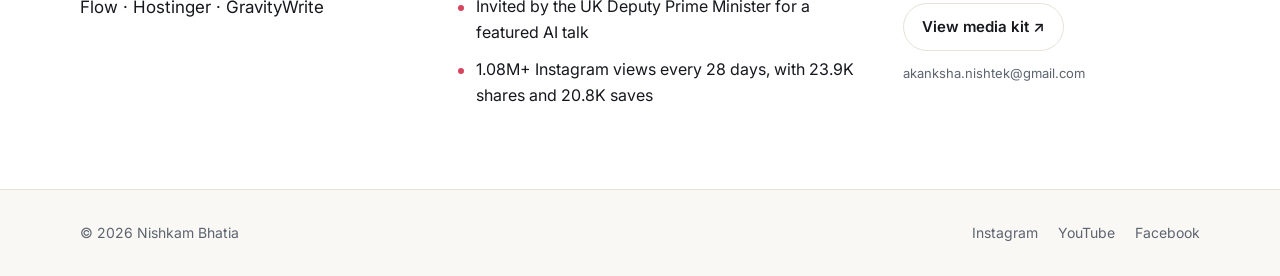
==== commit bfcd74b8: "Add ClipMitra AI to the AI Tool Library grid Co-Authored-By: Claude Opus 5.5 <noreply@anthropic.com>" ====
--- a/index.html
+++ b/index.html
@@ -219,7 +219,7 @@
   <div id="toast" class="toast" role="status" aria-live="polite"></div>
 
   <script src="assets/vault.js?v=20261124a"></script>
-  <script src="assets/projects.js?v=20261124a"></script>
-  <script src="app.js?v=20261124a"></script>
+  <script src="assets/projects.js?v=20261125a"></script>
+  <script src="app.js?v=20261125a"></script>
 </body>
 </html>
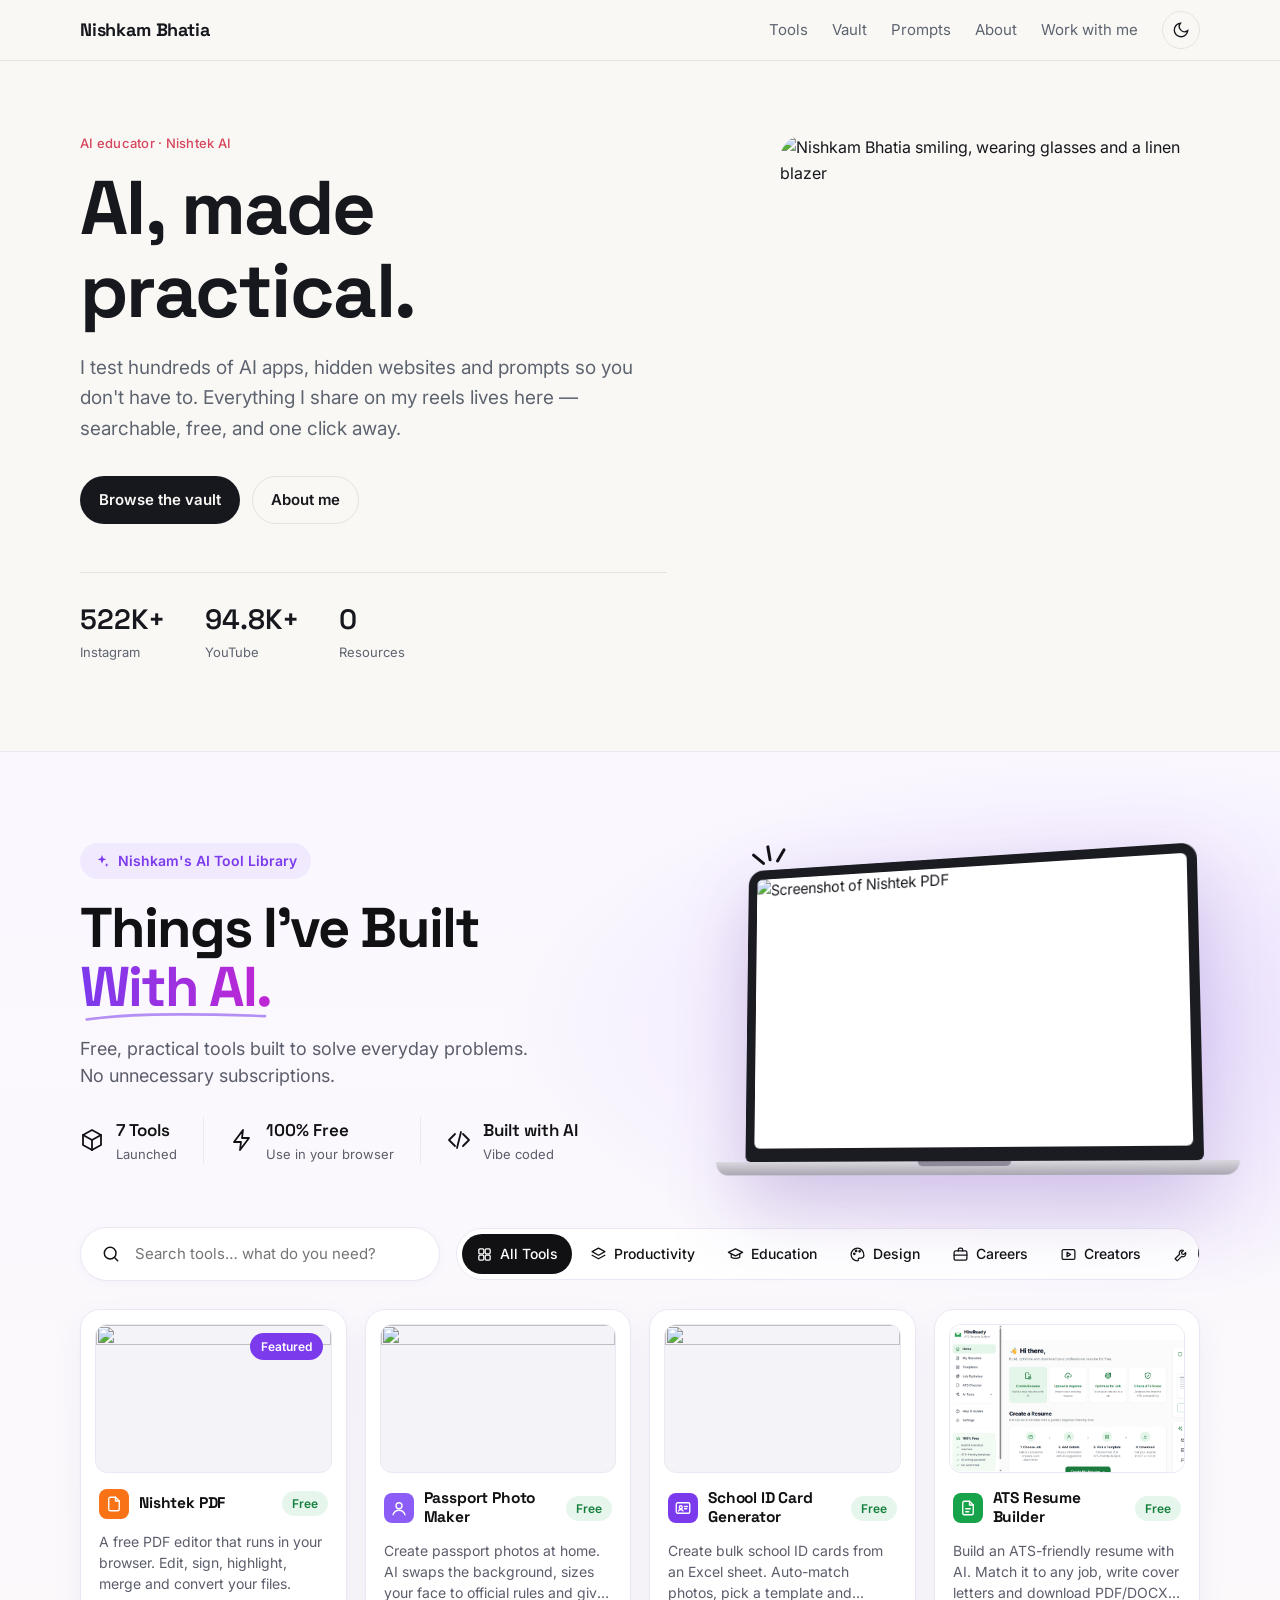
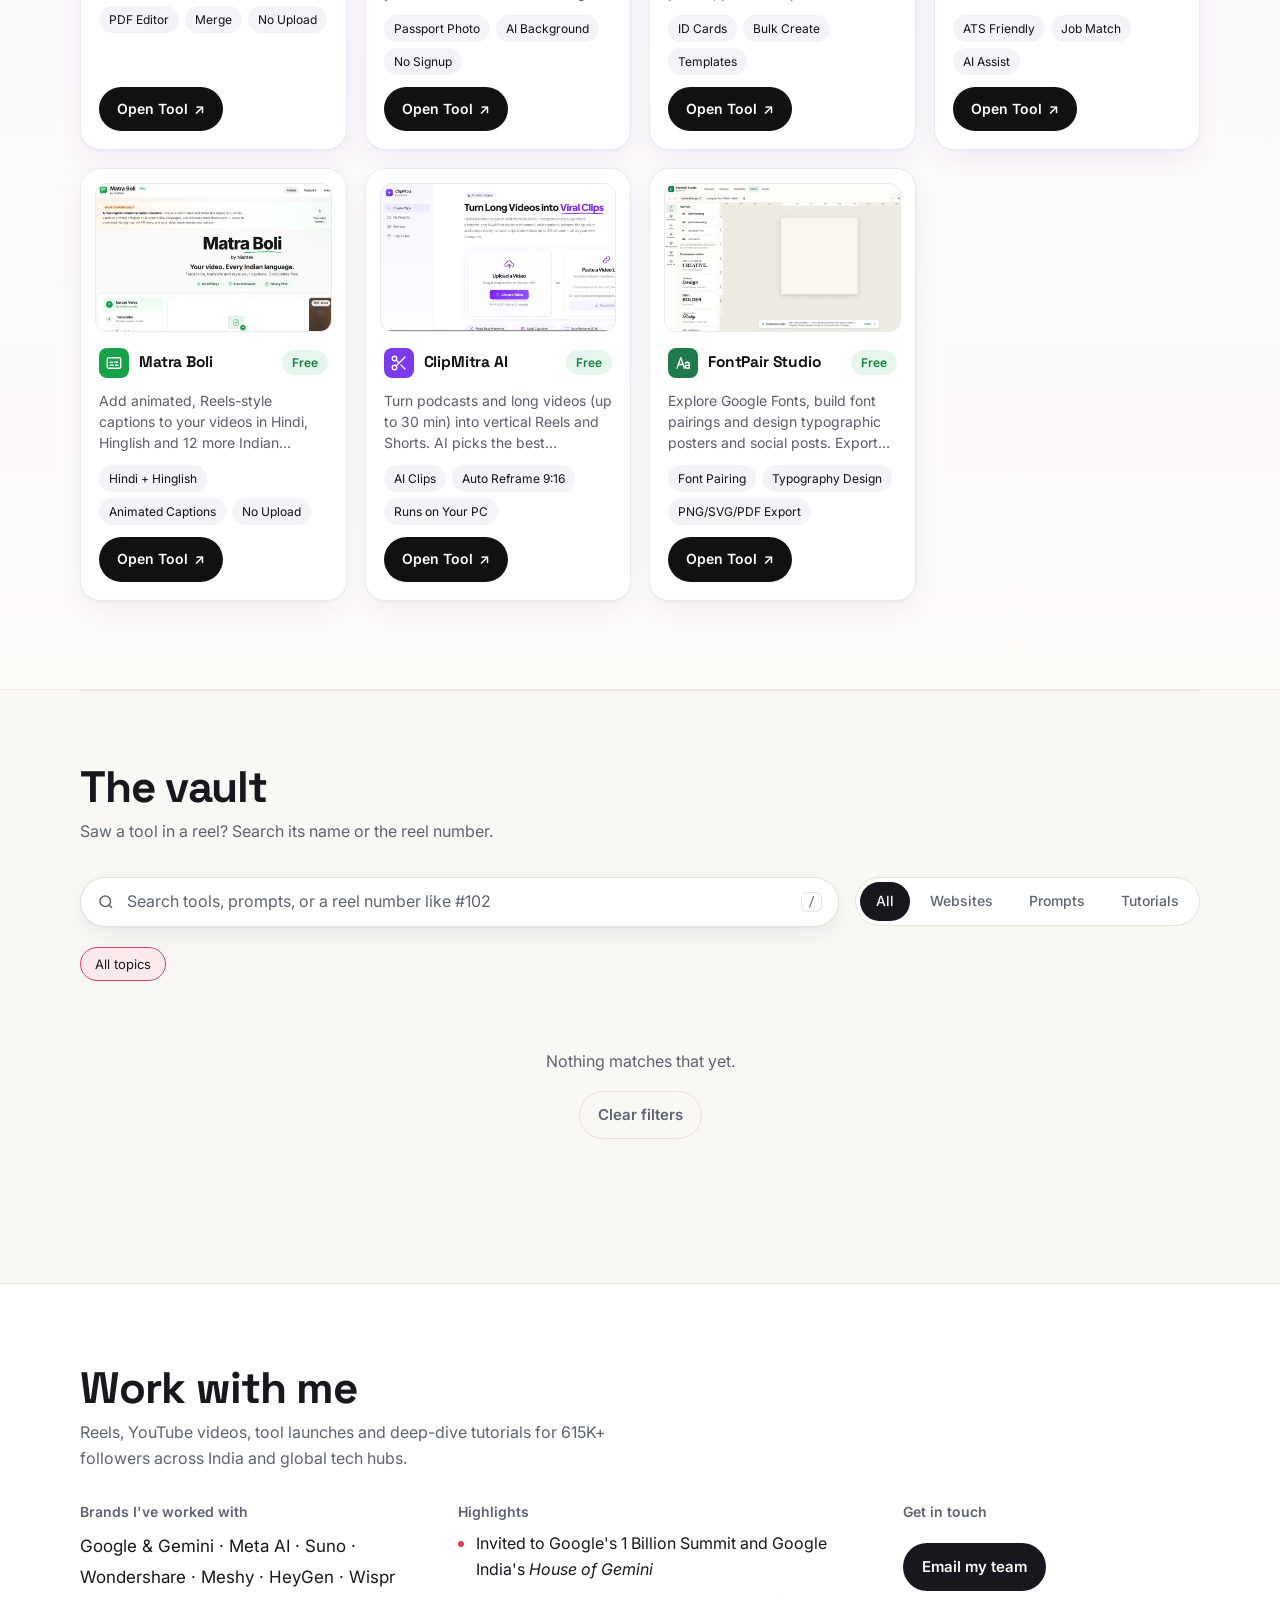
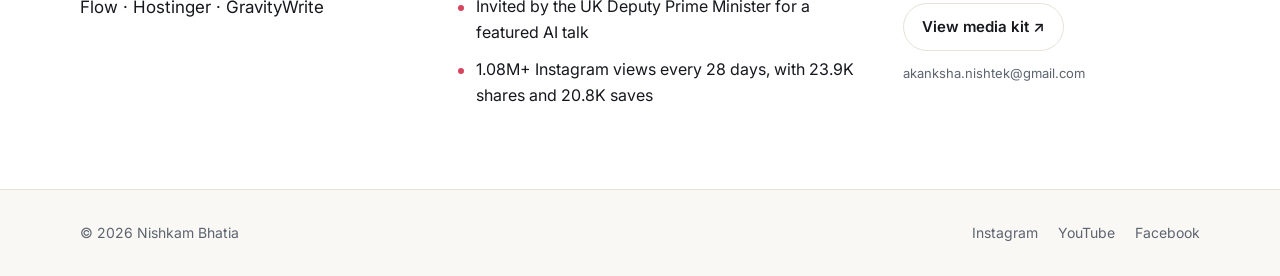
==== commit 6a35477b: "Add FontPair Studio to the AI Tool Library grid Co-Authored-By: Claude Opus 5.5 <noreply@anthropic.c" ====
--- a/index.html
+++ b/index.html
@@ -219,7 +219,7 @@
   <div id="toast" class="toast" role="status" aria-live="polite"></div>
 
   <script src="assets/vault.js?v=20261124a"></script>
-  <script src="assets/projects.js?v=20261125a"></script>
-  <script src="app.js?v=20261125a"></script>
+  <script src="assets/projects.js?v=20261126a"></script>
+  <script src="app.js?v=20261126a"></script>
 </body>
 </html>
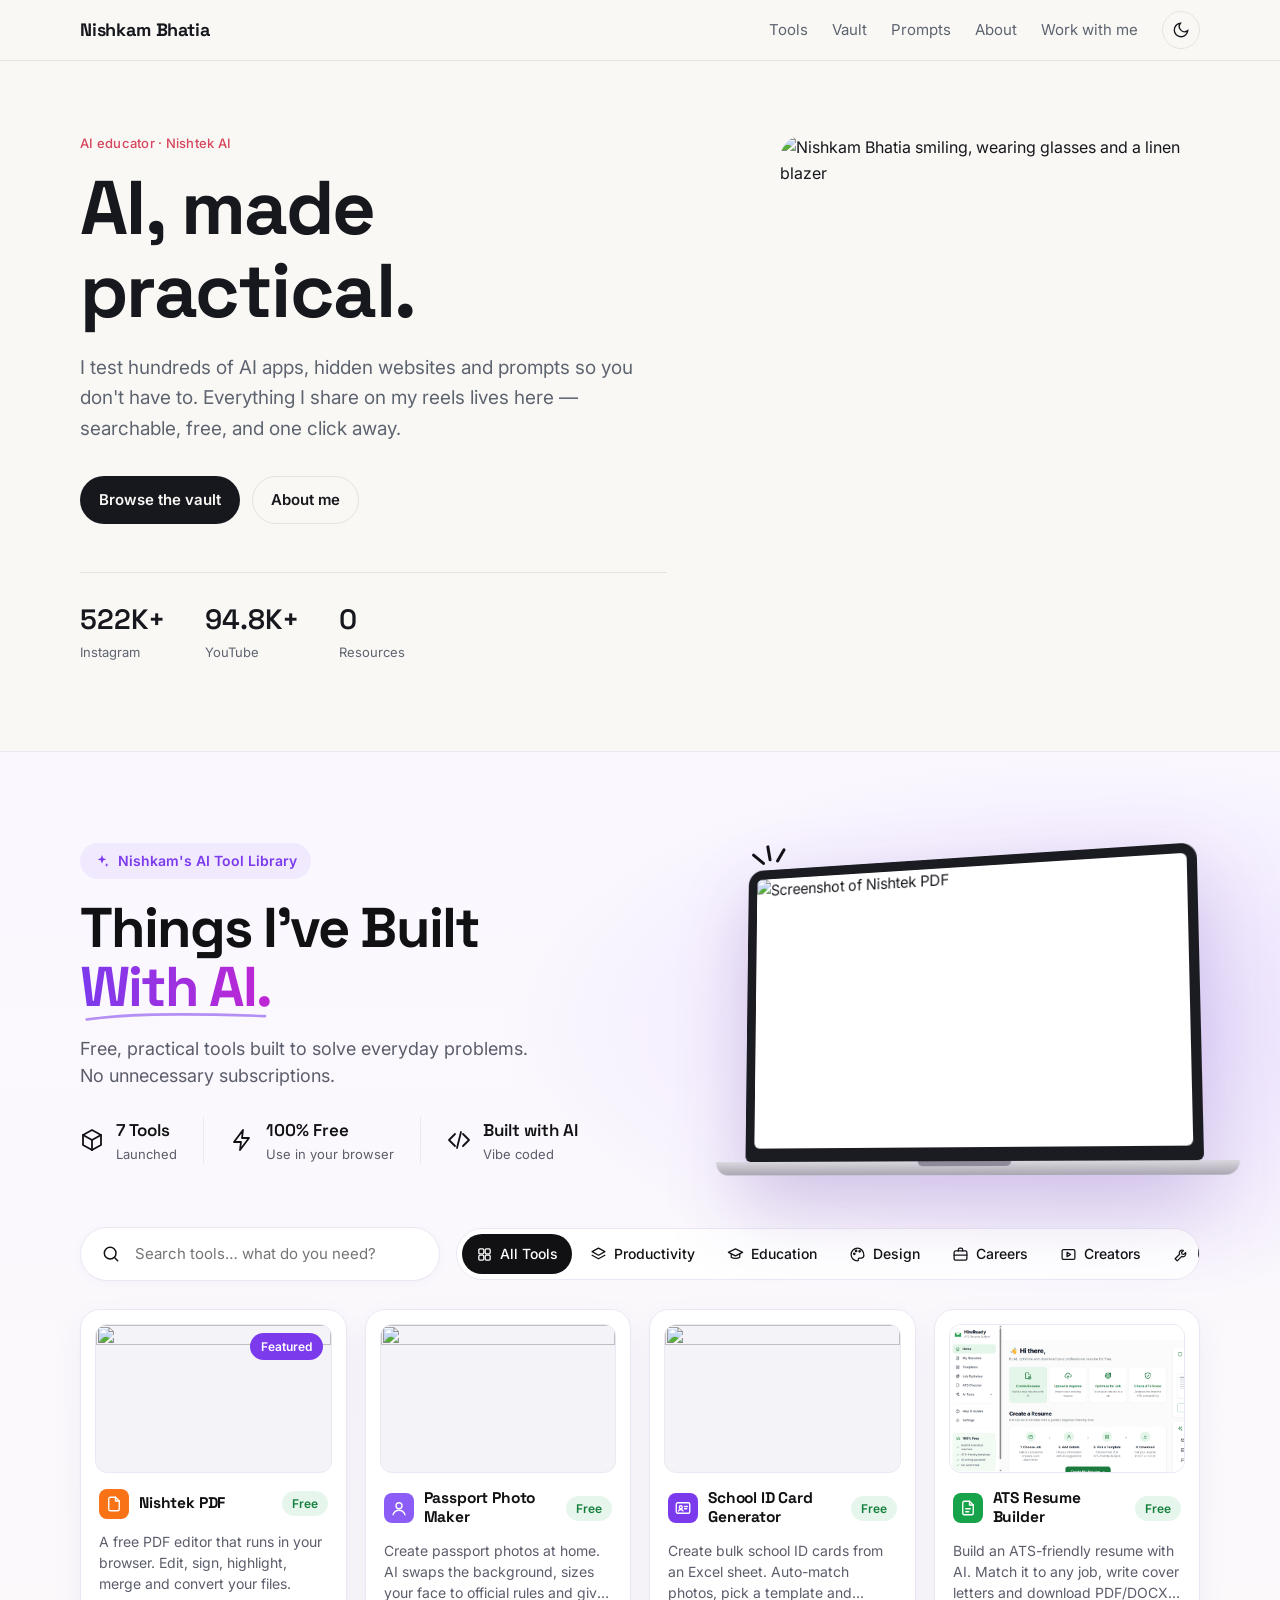
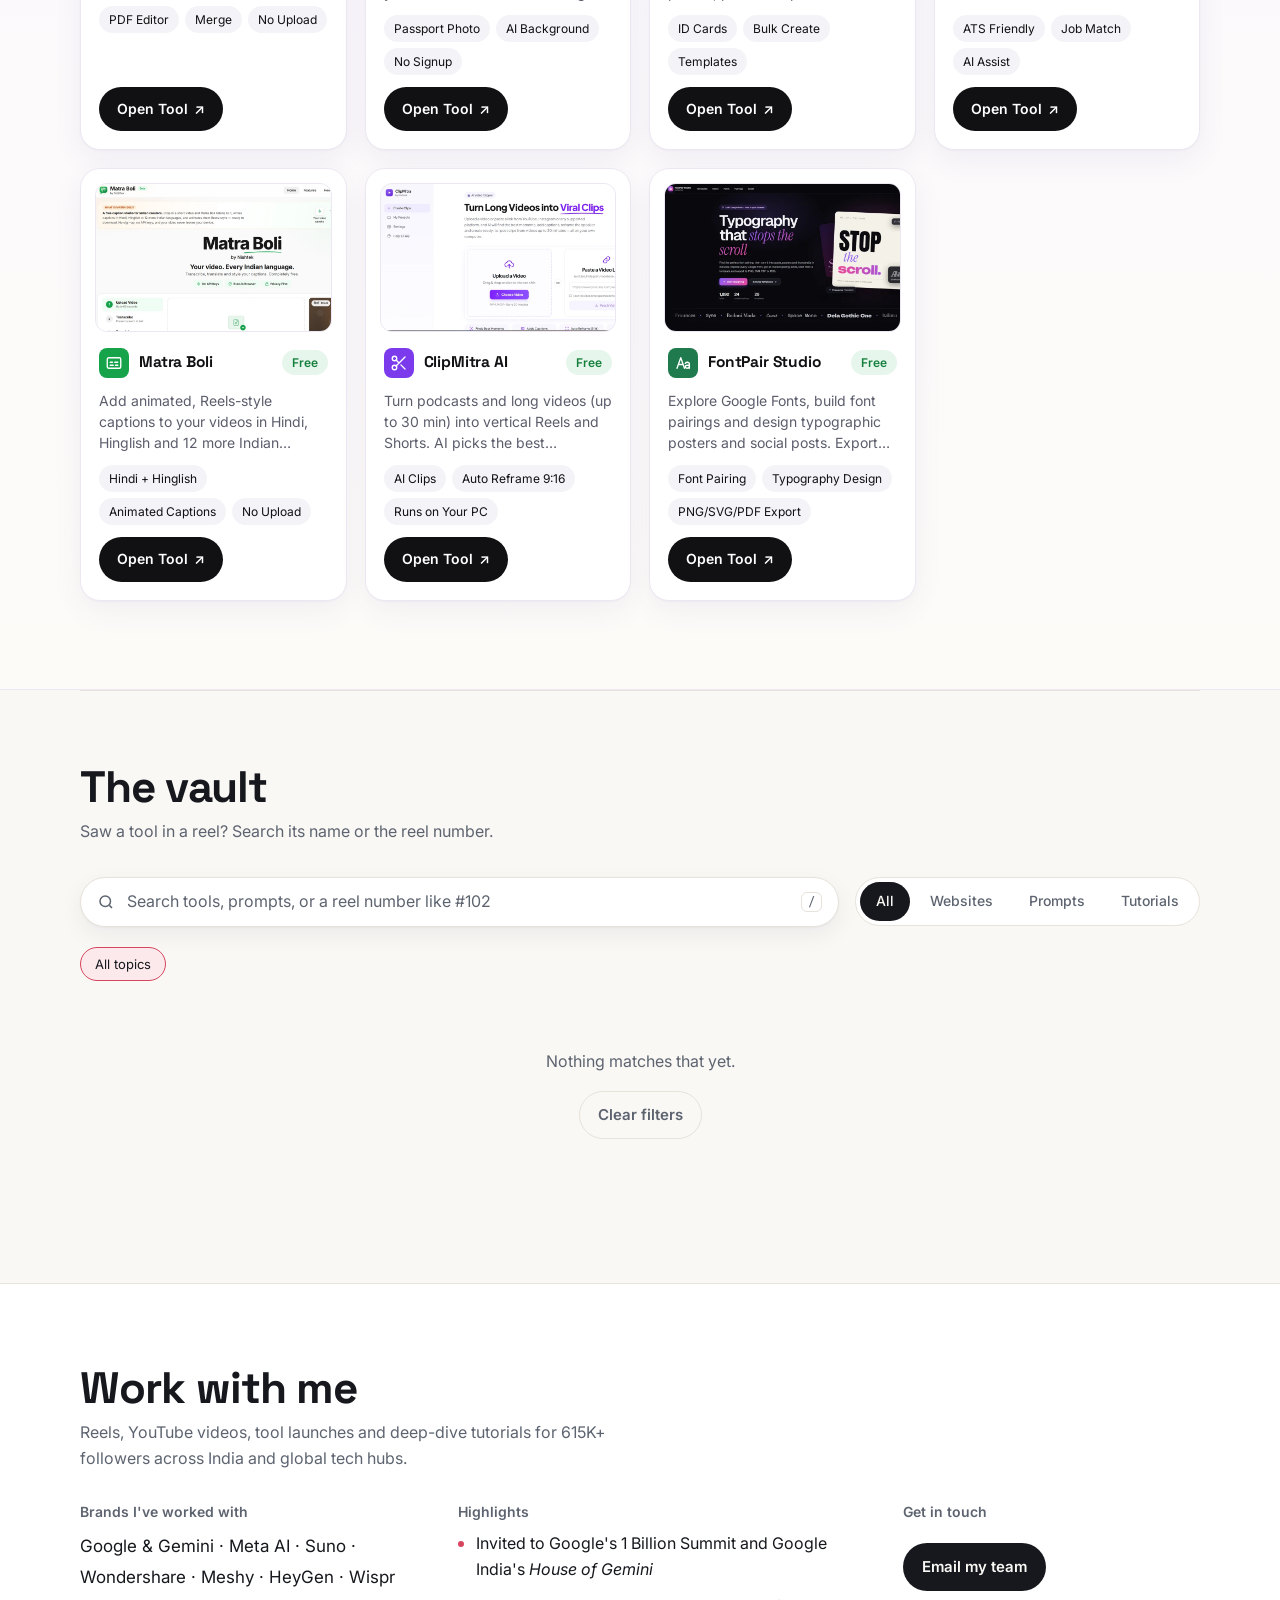
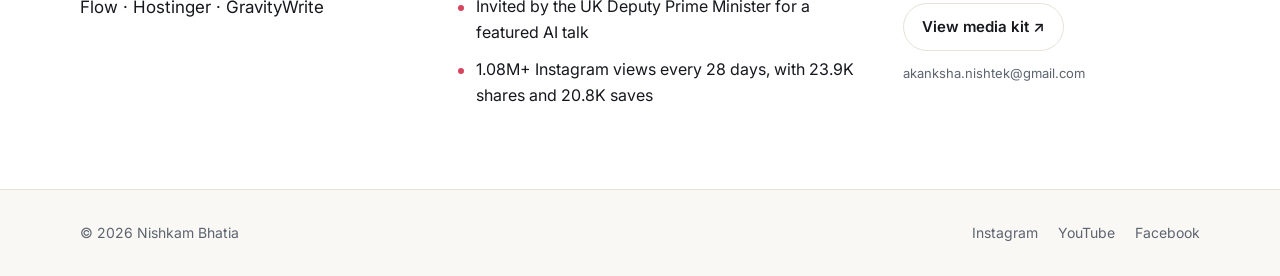
==== commit fefac370: "FontPair Studio v2: rebuilt editor, modern UI, new templates Replaces /fontpair with a from-scratch " ====
--- a/index.html
+++ b/index.html
@@ -219,7 +219,7 @@
   <div id="toast" class="toast" role="status" aria-live="polite"></div>
 
   <script src="assets/vault.js?v=20261124a"></script>
-  <script src="assets/projects.js?v=20261126a"></script>
-  <script src="app.js?v=20261126a"></script>
+  <script src="assets/projects.js?v=20261126b"></script>
+  <script src="app.js?v=20261126b"></script>
 </body>
 </html>
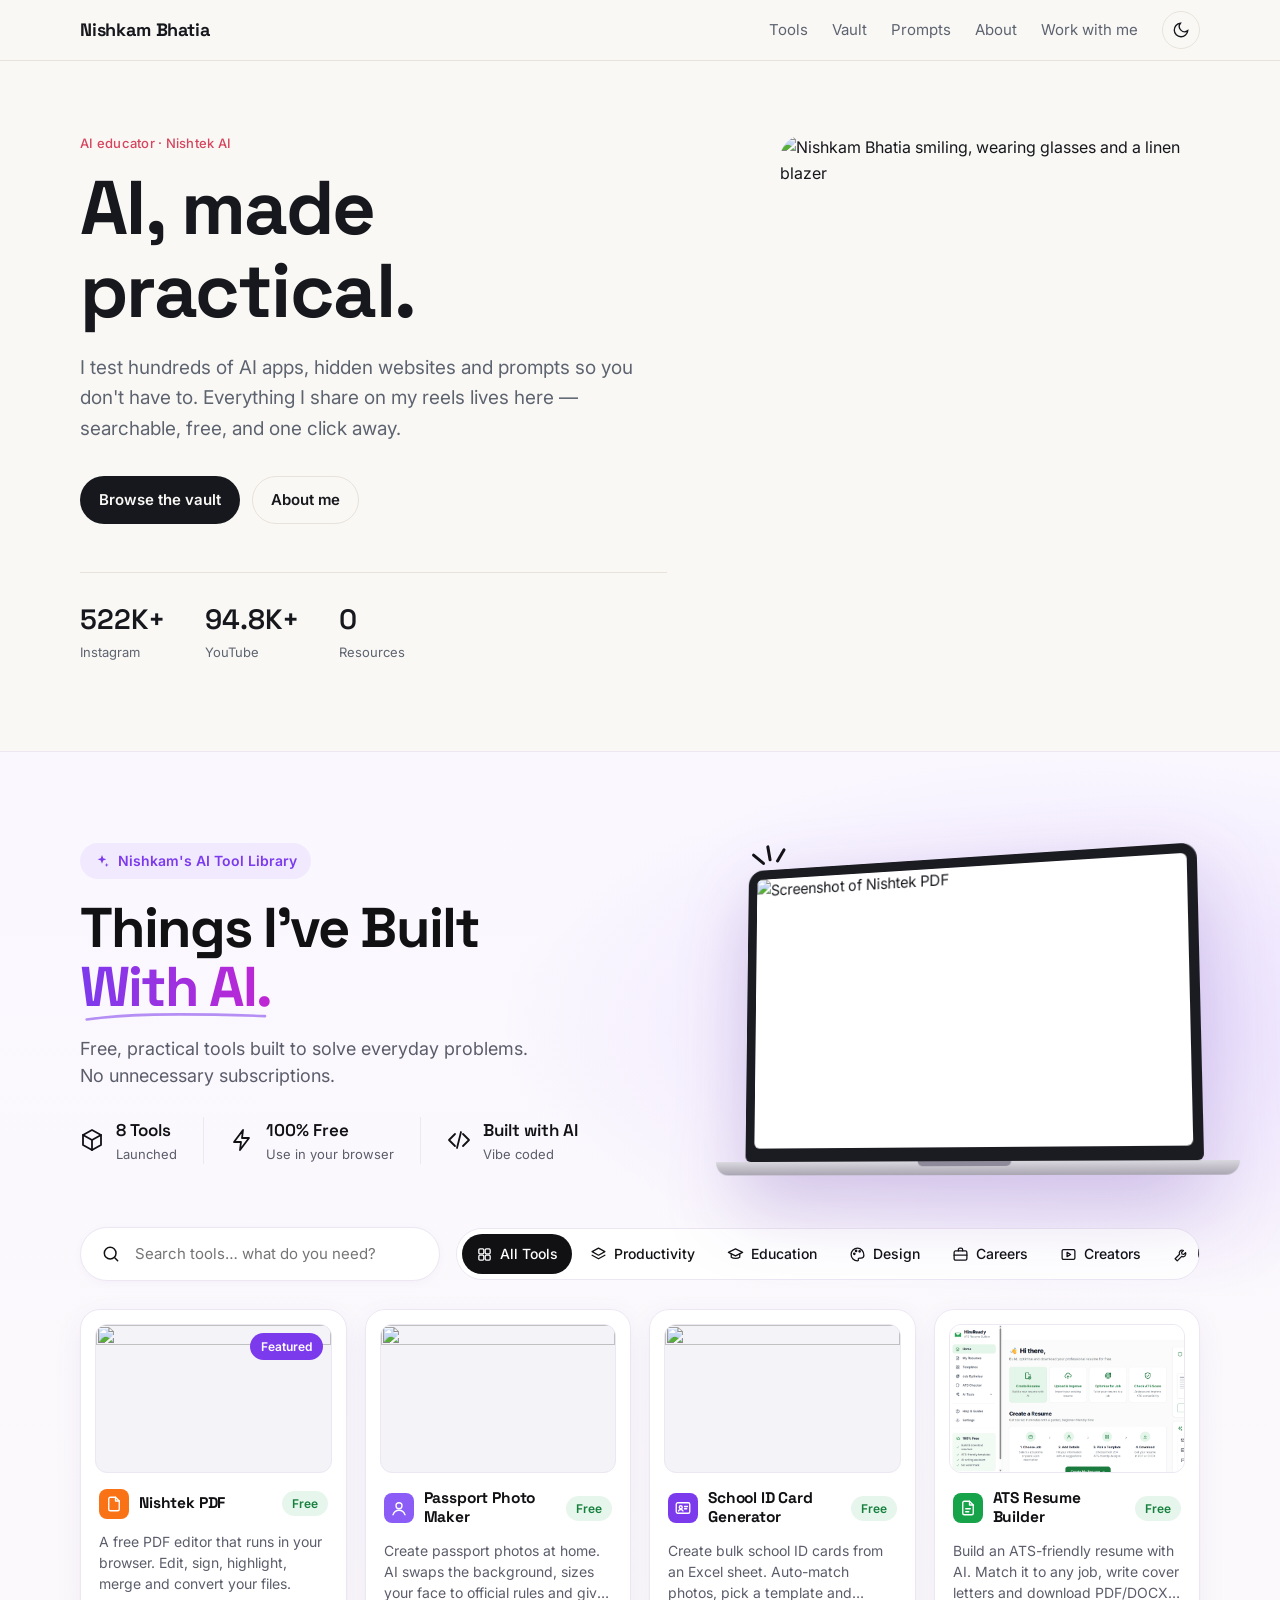
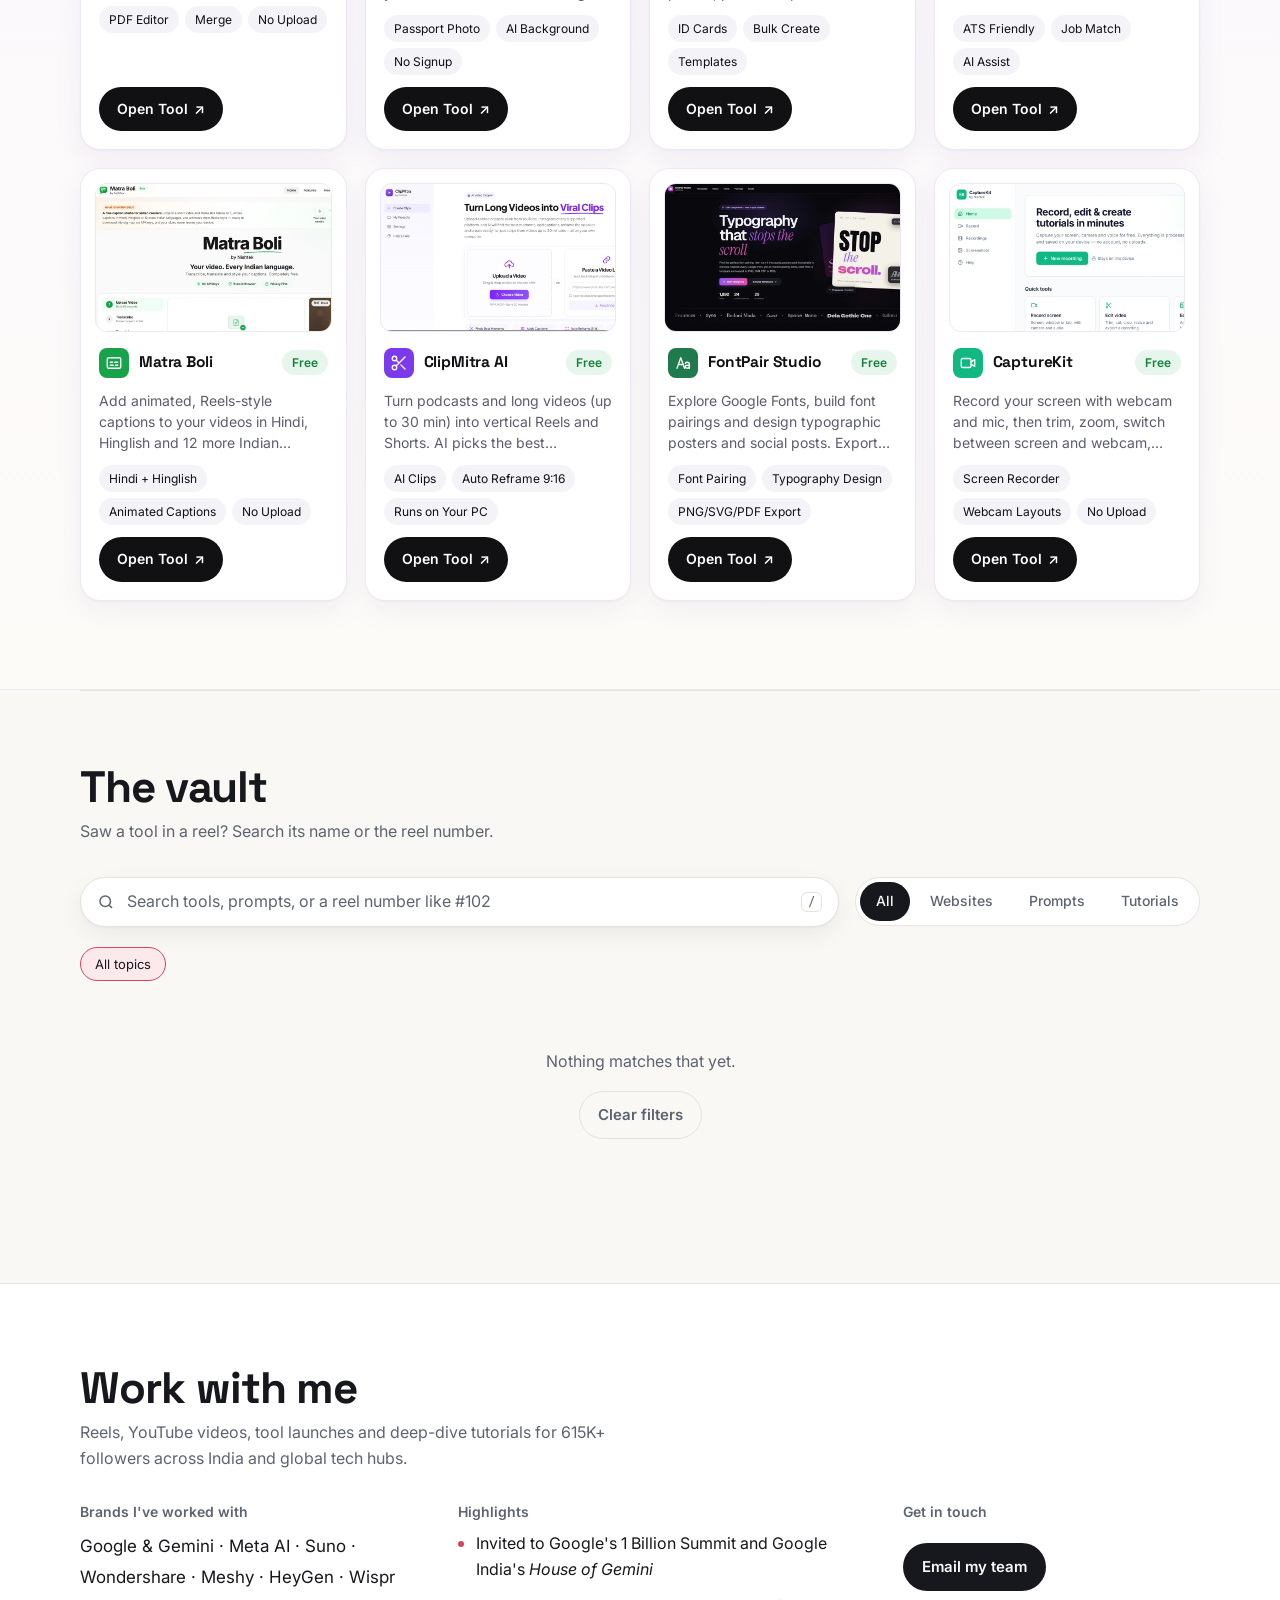
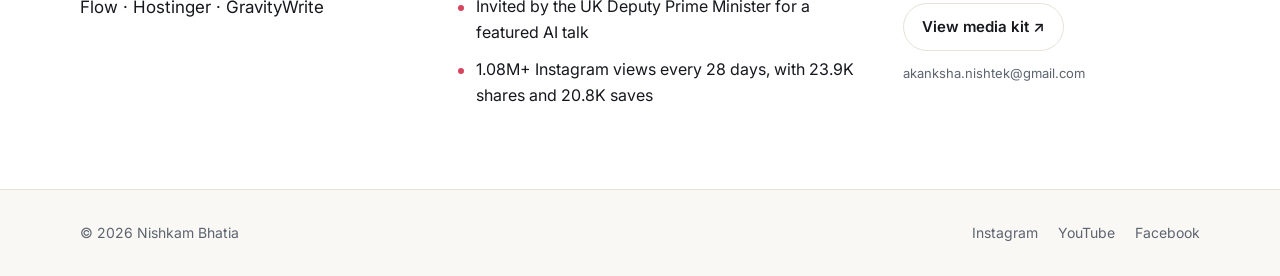
==== commit ce3690a3: "Add CaptureKit to the AI Tool Library grid Co-Authored-By: Claude Opus 5.5 <noreply@anthropic.com>" ====
--- a/index.html
+++ b/index.html
@@ -219,7 +219,7 @@
   <div id="toast" class="toast" role="status" aria-live="polite"></div>
 
   <script src="assets/vault.js?v=20261124a"></script>
-  <script src="assets/projects.js?v=20261126b"></script>
-  <script src="app.js?v=20261126b"></script>
+  <script src="assets/projects.js?v=20261126c"></script>
+  <script src="app.js?v=20261126c"></script>
 </body>
 </html>
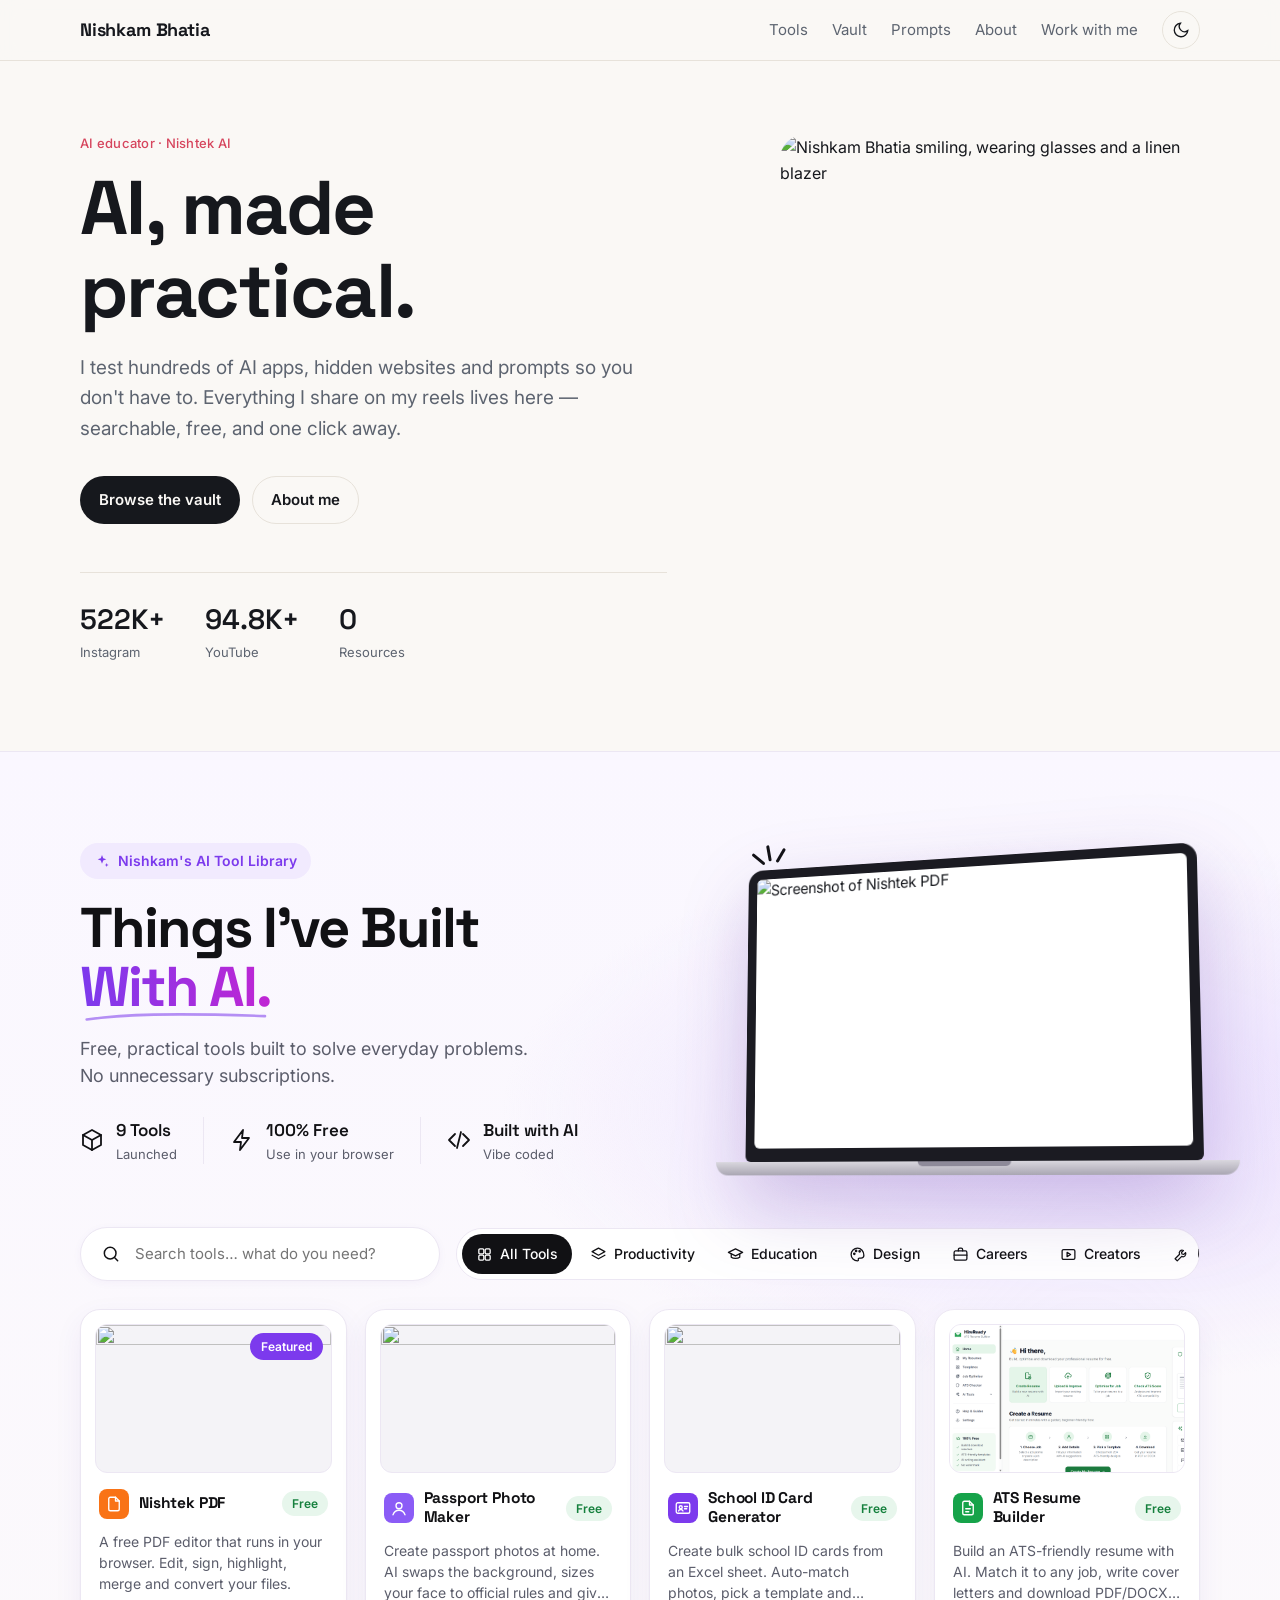
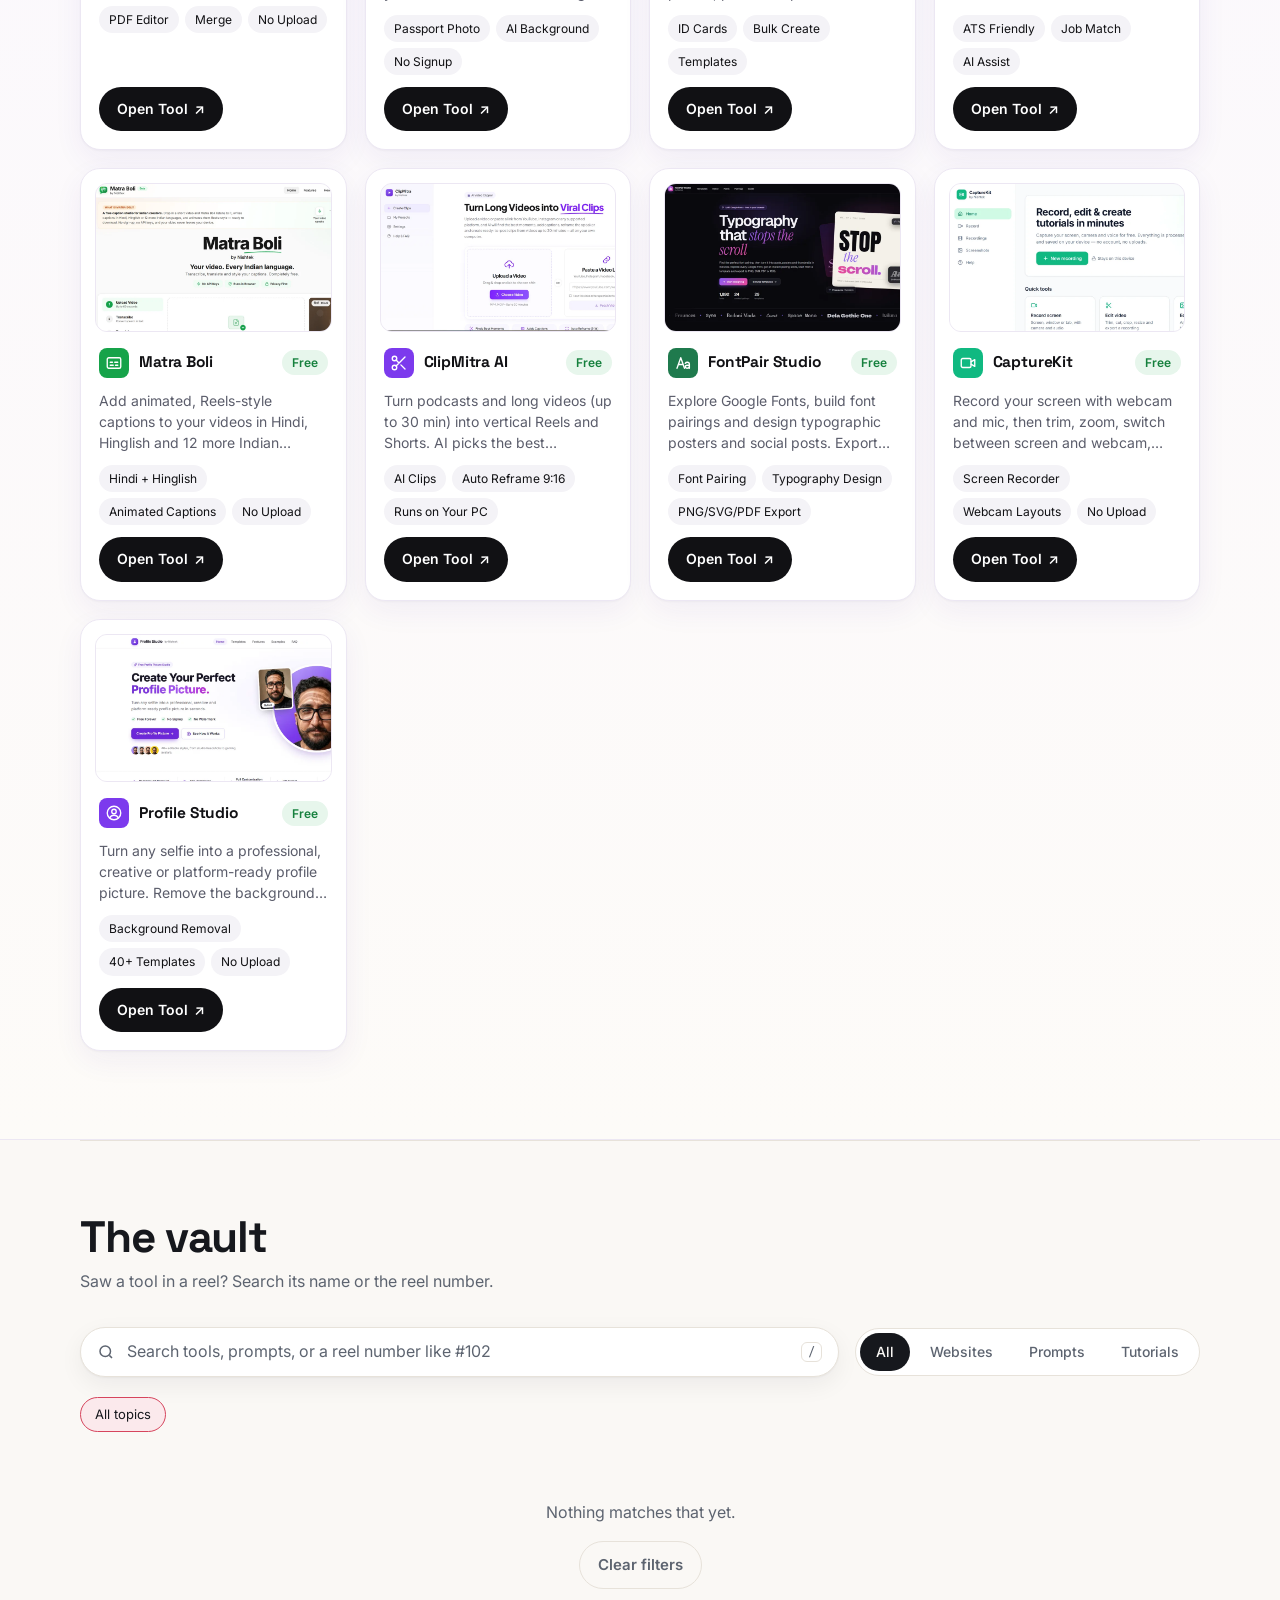
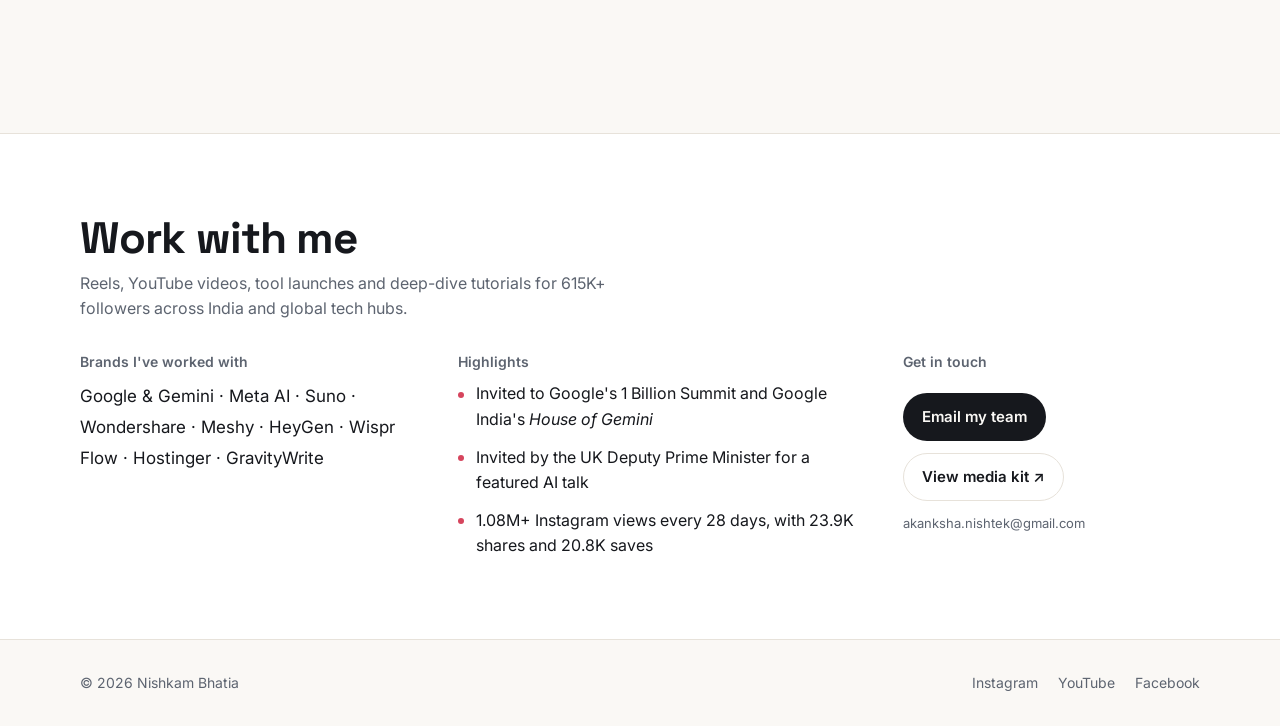
==== commit 4846a2eb: "Add Profile Studio to the AI Tool Library grid Co-Authored-By: Claude Opus 5.5 <noreply@anthropic.co" ====
--- a/index.html
+++ b/index.html
@@ -219,7 +219,7 @@
   <div id="toast" class="toast" role="status" aria-live="polite"></div>
 
   <script src="assets/vault.js?v=20261124a"></script>
-  <script src="assets/projects.js?v=20261126c"></script>
-  <script src="app.js?v=20261126c"></script>
+  <script src="assets/projects.js?v=20261127a"></script>
+  <script src="app.js?v=20261127a"></script>
 </body>
 </html>
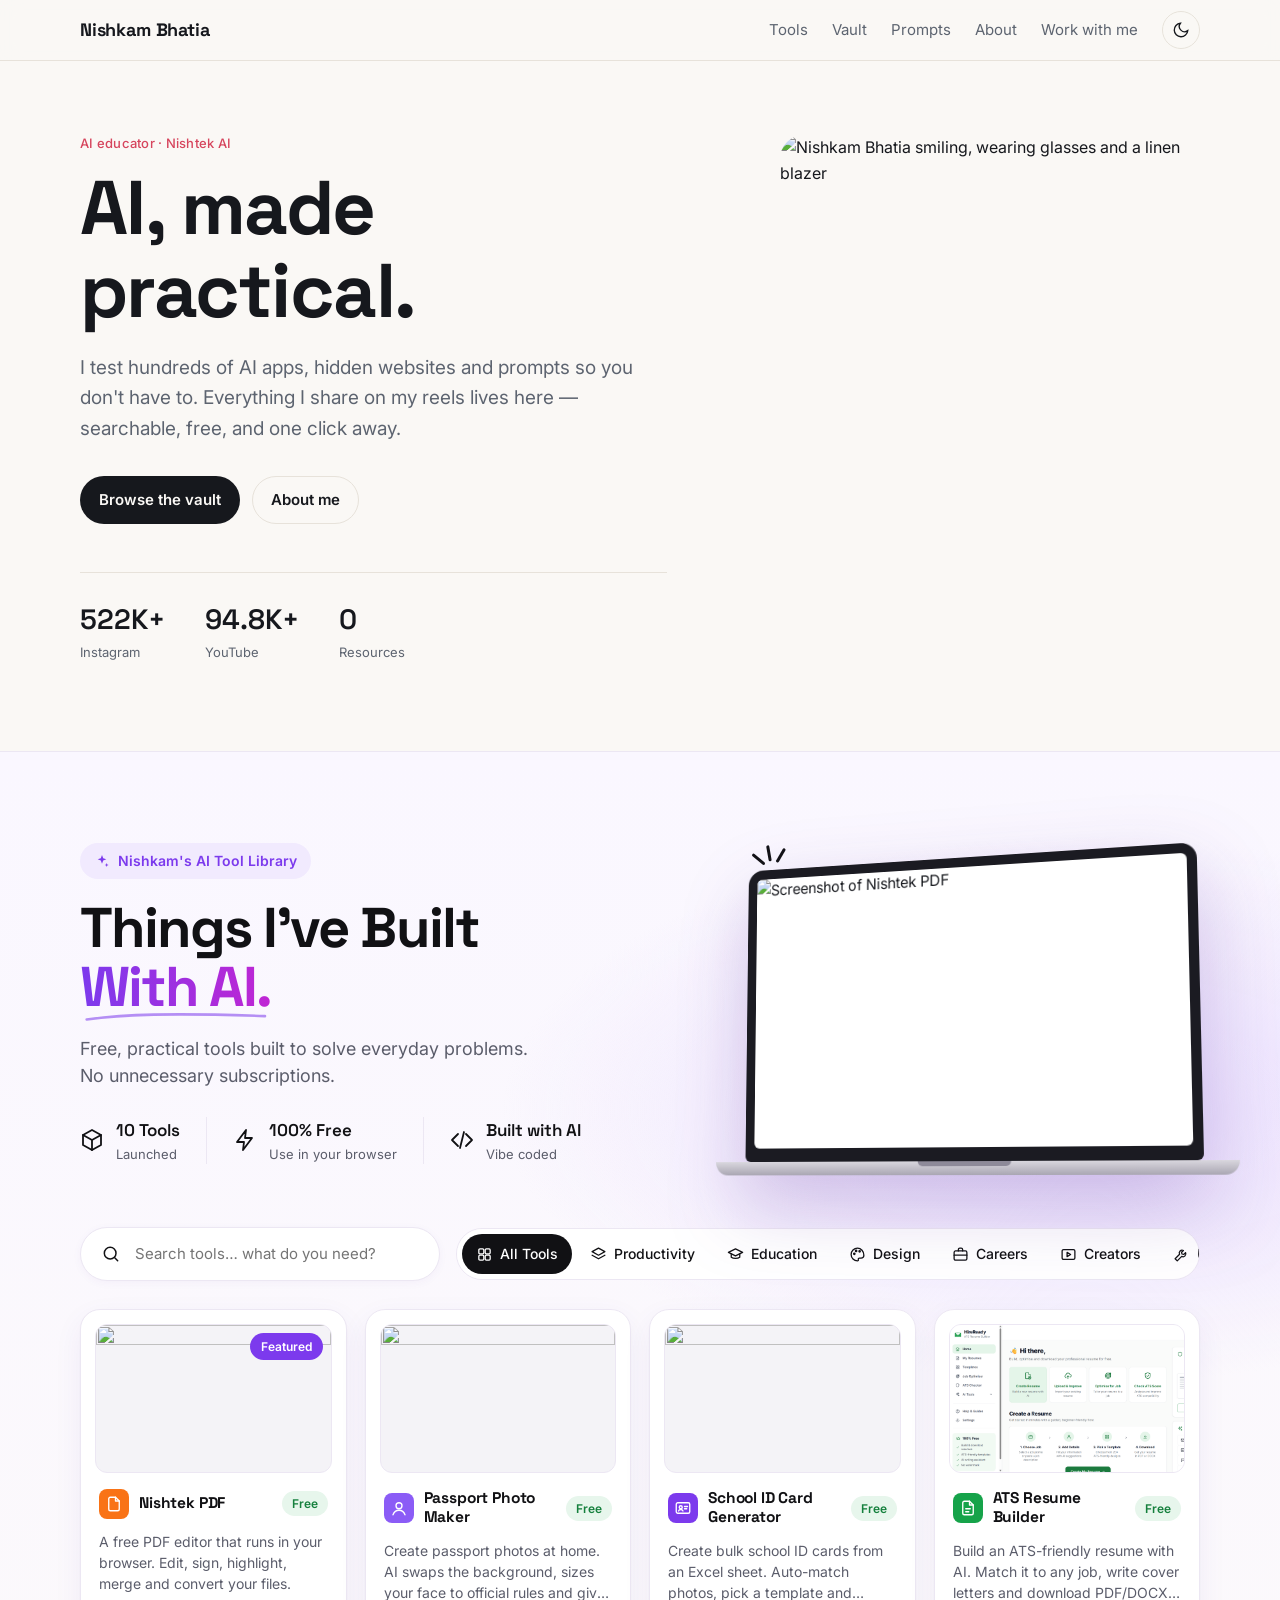
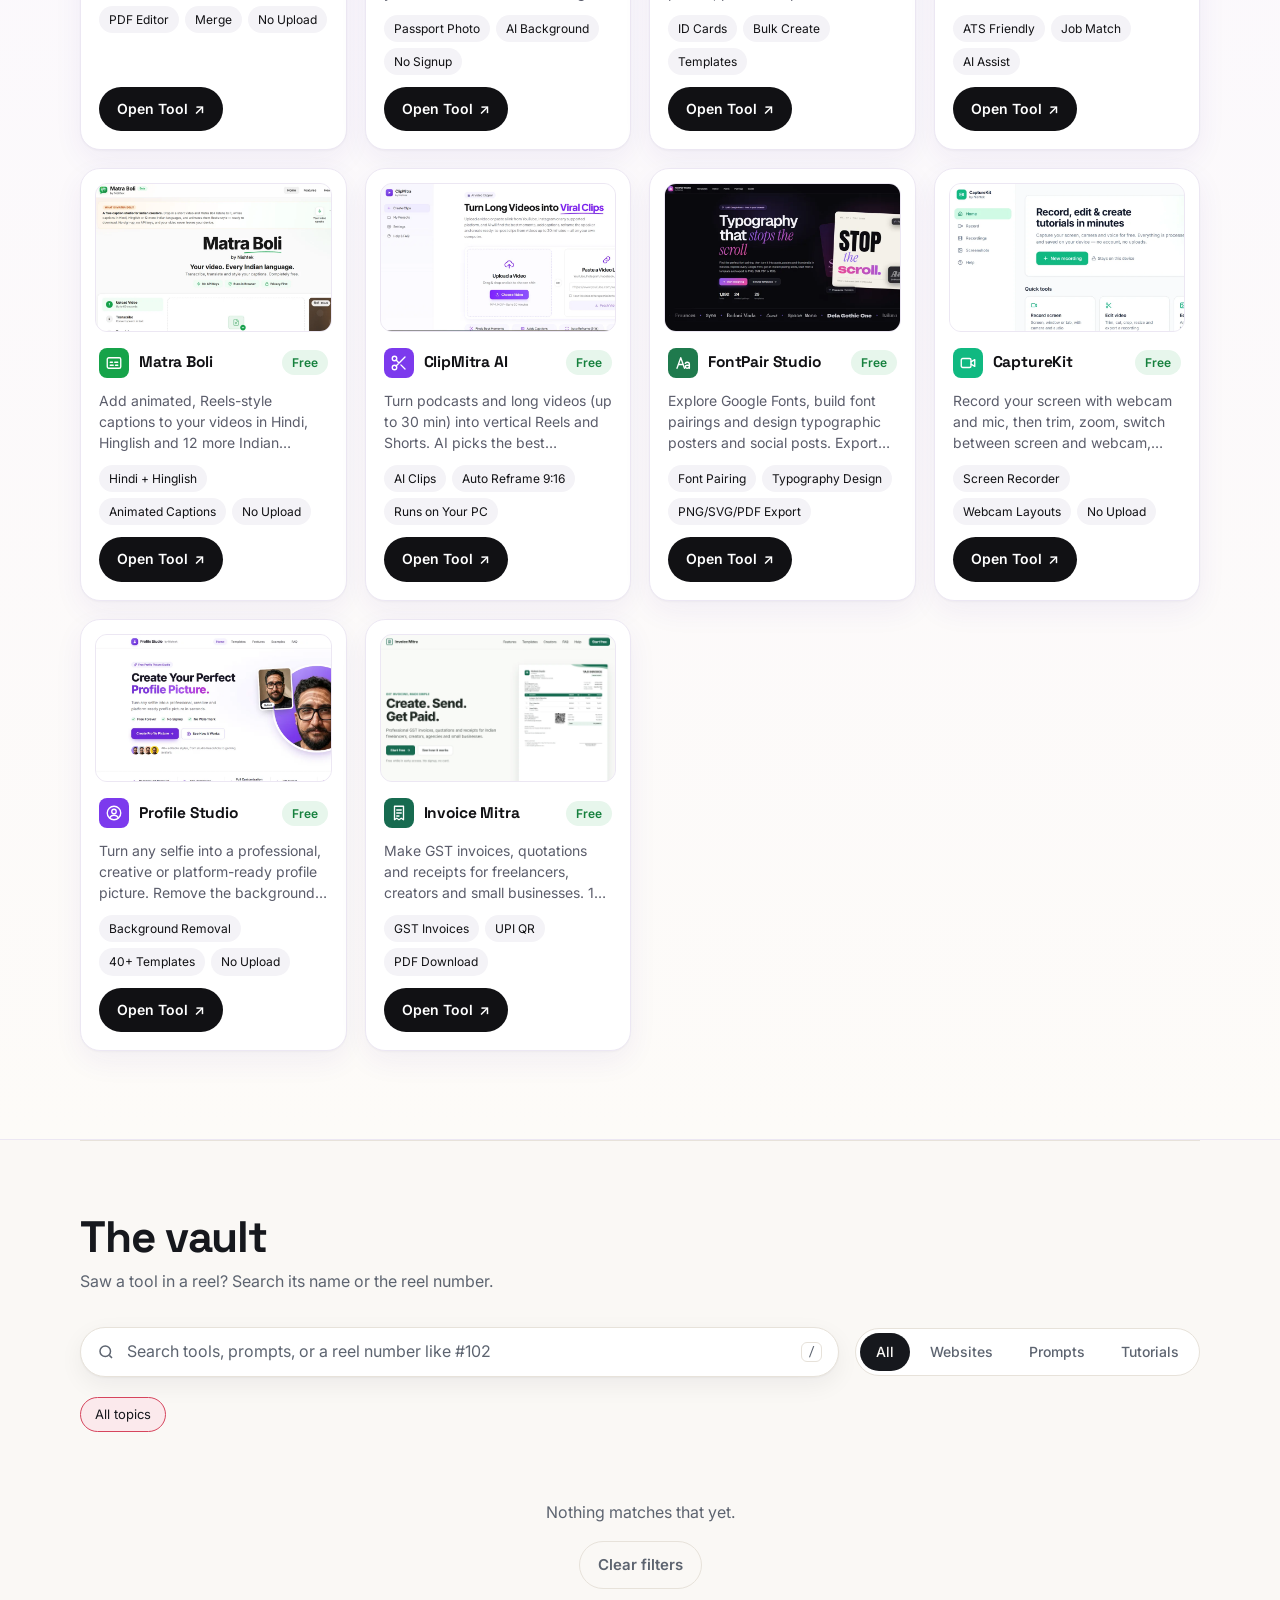
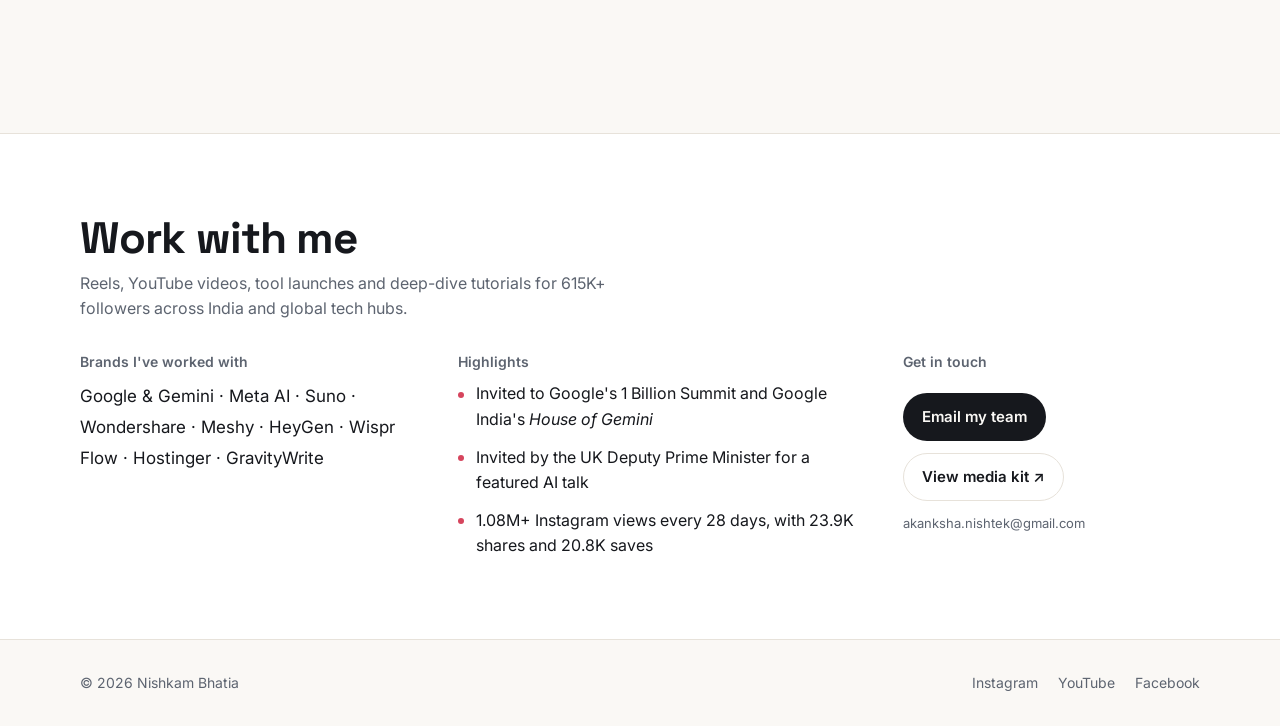
==== commit bca496da: "Add Invoice Mitra to the AI Tool Library grid Co-Authored-By: Claude Opus 5.5 <noreply@anthropic.com" ====
--- a/index.html
+++ b/index.html
@@ -219,7 +219,7 @@
   <div id="toast" class="toast" role="status" aria-live="polite"></div>
 
   <script src="assets/vault.js?v=20261124a"></script>
-  <script src="assets/projects.js?v=20261127a"></script>
-  <script src="app.js?v=20261127a"></script>
+  <script src="assets/projects.js?v=20261127b"></script>
+  <script src="app.js?v=20261127b"></script>
 </body>
 </html>
